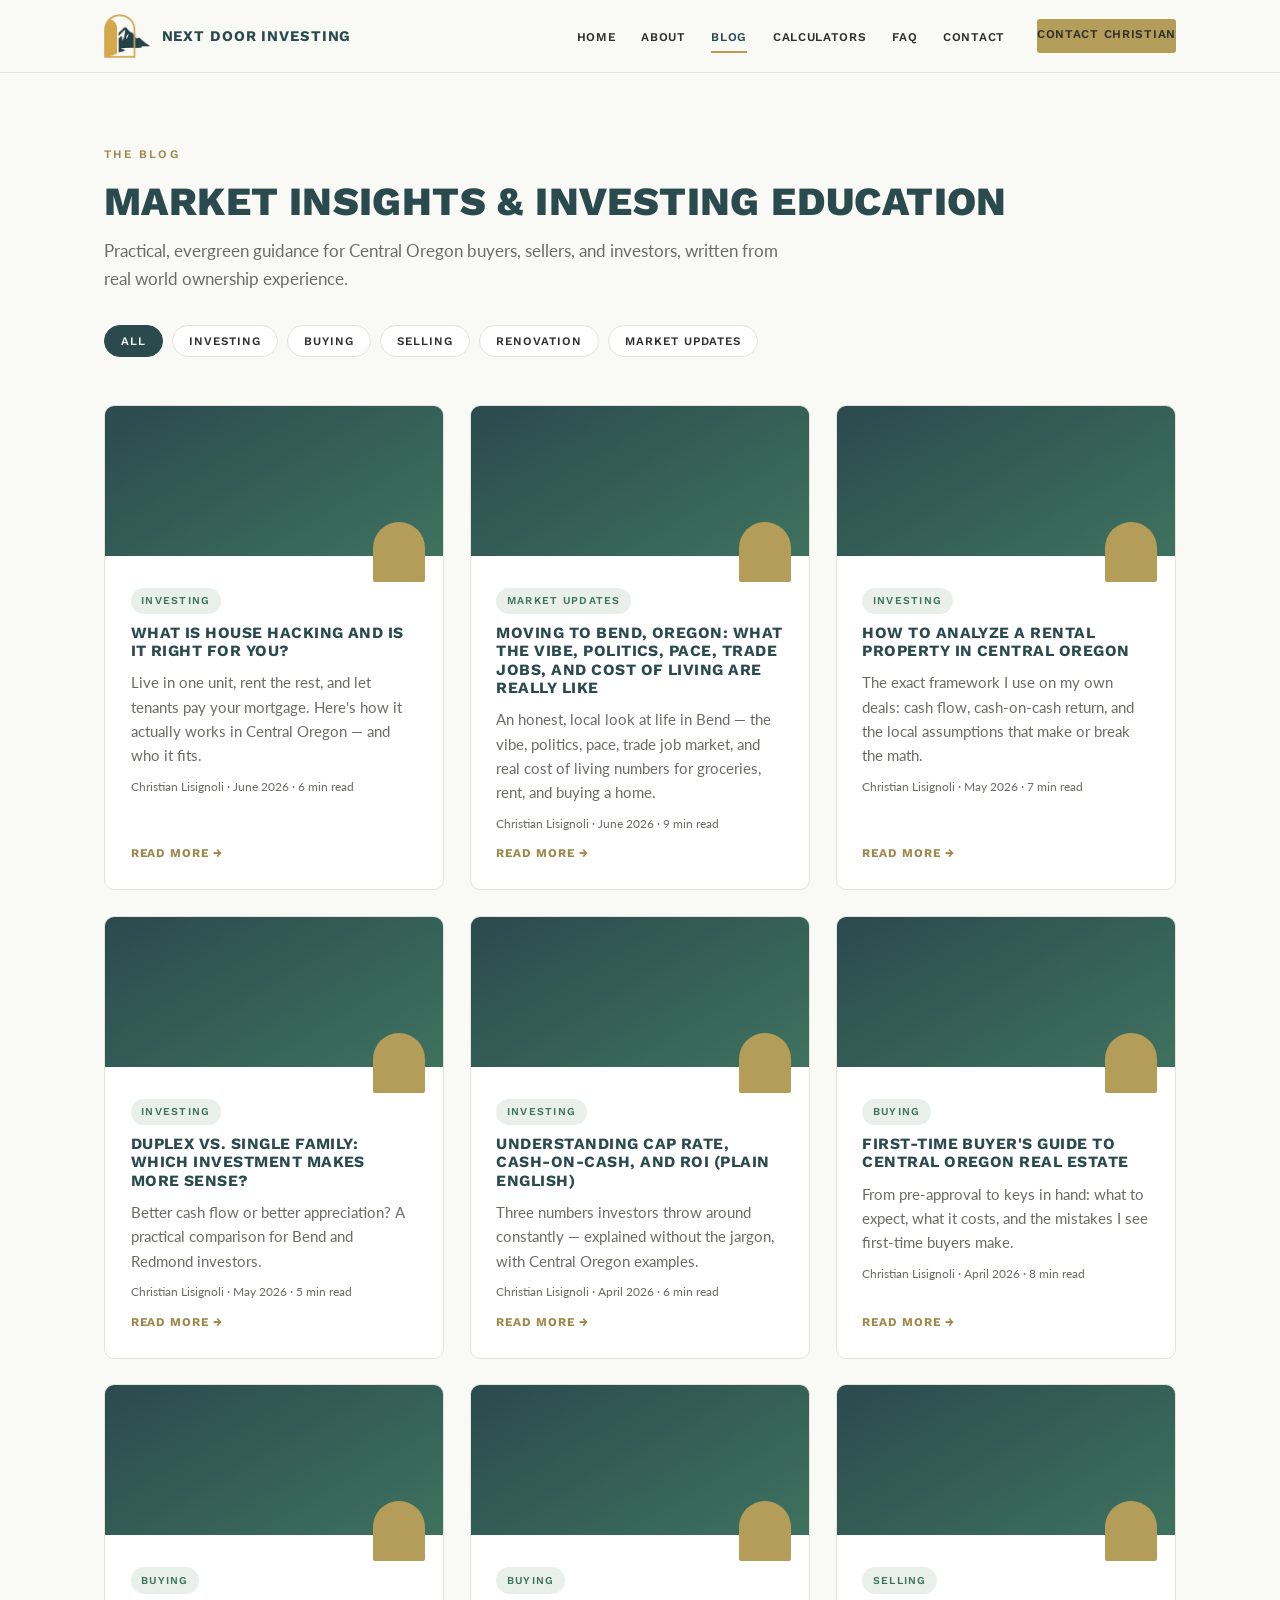
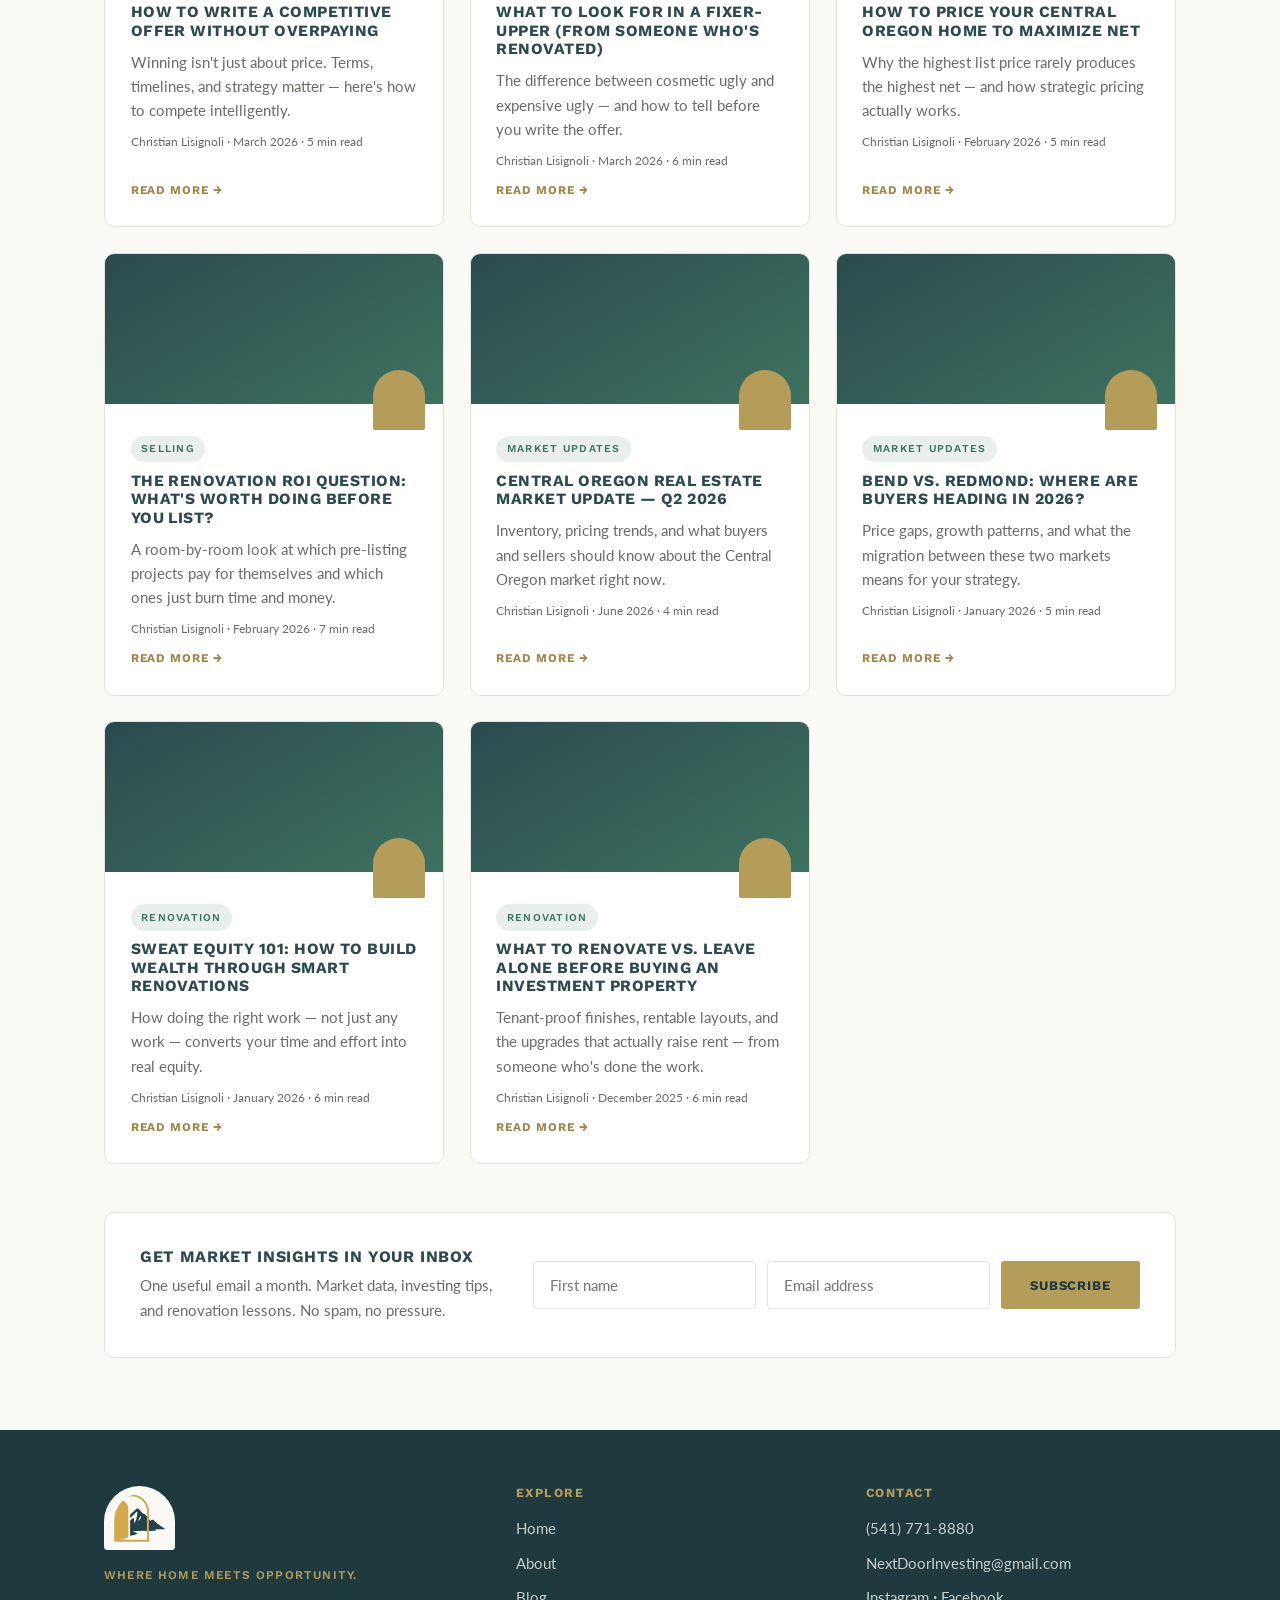
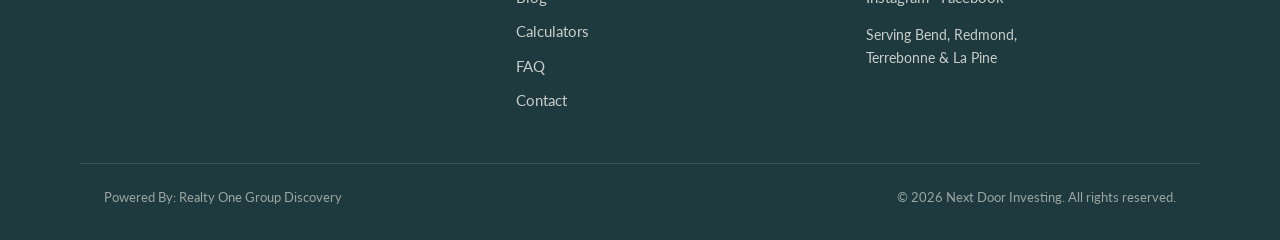
==== blog/index.html @ db844e6d "Update index.html selloregonhouses.com" ====
<!DOCTYPE html>
<html lang="en">
<head>
<meta charset="UTF-8">
<meta name="viewport" content="width=device-width, initial-scale=1.0">
<title>Blog | Next Door Investing — Central Oregon Real Estate Insights</title>
<meta name="description" content="Practical, evergreen guidance for Central Oregon buyers, sellers, and investors — written from real-world ownership experience by Christian Lisignoli.">
<link rel="canonical" href="https://selloregonhouses.com/blog/">
<meta property="og:title" content="Blog | Next Door Investing">
<meta property="og:description" content="Practical, evergreen guidance for Central Oregon buyers, sellers, and investors — written from real-world ownership experience.">
<meta property="og:type" content="website">
<meta property="og:image" content="https://selloregonhouses.com/assets/logo-full.png">
<meta name="twitter:card" content="summary_large_image">
<link rel="preconnect" href="https://fonts.googleapis.com">
<link rel="preconnect" href="https://fonts.gstatic.com" crossorigin>
<link href="https://fonts.googleapis.com/css2?family=Work+Sans:wght@500;600;700;800&family=Lato:wght@300;400;700&display=swap" rel="stylesheet">
<link rel="stylesheet" href="../assets/site.css">
</head>
<body data-page="blog" data-root="../">
<a class="skip" href="#main">Skip to content</a>
<svg width="0" height="0" style="position:absolute" aria-hidden="true">
<defs>
<symbol id="i-pin" viewBox="0 0 24 24"><path d="M12 21s-7-5.6-7-11a7 7 0 0 1 14 0c0 5.4-7 11-7 11Z"/><circle cx="12" cy="10" r="2.6"/></symbol>
<symbol id="i-chart" viewBox="0 0 24 24"><path d="M4 4v16h16"/><path d="M7 14l4-4 3 3 5-6"/></symbol>
<symbol id="i-hammer" viewBox="0 0 24 24"><path d="M14 5l5 5M3 21l8.5-8.5M11.5 12.5l-1.8-1.8a2 2 0 0 1 0-2.8l2.1-2.1a2 2 0 0 1 2.8 0l1.8 1.8a2 2 0 0 1 0 2.8l-2.1 2.1a2 2 0 0 1-2.8 0Z"/></symbol>
<symbol id="i-key" viewBox="0 0 24 24"><circle cx="8" cy="8" r="4"/><path d="M11 11l9 9M17 17l2-2M14.5 19.5l2-2"/></symbol>
<symbol id="i-hands" viewBox="0 0 24 24"><path d="M3 12l4-4 5 2 4-3 5 4"/><path d="M9.5 13.5l2.5 2.5a1.6 1.6 0 0 0 2.3 0l4.7-4.7"/><path d="M3 12v5M21 11v6"/></symbol>
<symbol id="i-duplex" viewBox="0 0 24 24"><path d="M3 21V10l4.5-4L12 10v11M12 21V10l4.5-4L21 10v11M3 21h18"/><path d="M6.2 14h2M15.2 14h2"/></symbol>
<symbol id="i-map" viewBox="0 0 24 24"><path d="M9 4 3 6v14l6-2 6 2 6-2V4l-6 2-6-2ZM9 4v14M15 6v14"/></symbol>
<symbol id="i-arrow" viewBox="0 0 24 24"><path d="M12 4v14M6 13l6 6 6-6"/></symbol>
</defs>
</svg>

<main id="main">
  <section style="padding-bottom:1rem">
    <div class="wrap">
      <span class="eyebrow">The Blog</span>
      <h1 style="font-size:clamp(1.7rem,3.4vw,2.5rem)">Market Insights & Investing Education</h1>
      <p style="margin-top:.8rem;color:var(--muted)">Practical, evergreen guidance for Central Oregon buyers, sellers, and investors, written from real world ownership experience.</p>
      <div class="filter-bar" id="blogFilters" role="group" aria-label="Filter posts by category">
        <button class="on" data-cat="All">All</button>
        <button data-cat="Investing">Investing</button>
        <button data-cat="Buying">Buying</button>
        <button data-cat="Selling">Selling</button>
        <button data-cat="Renovation">Renovation</button>
        <button data-cat="Market Updates">Market Updates</button>
      </div>
    </div>
  </section>
  <section style="padding-top:1rem">
    <div class="wrap">
      <div class="cards" id="blogGrid" style="margin-top:0"></div>
      <div class="newsletter">
        <div>
          <h3 style="font-size:1rem">Get Market Insights in Your Inbox</h3>
          <p style="font-size:.92rem;color:var(--muted);margin-top:.4rem">One useful email a month. Market data, investing tips, and renovation lessons. No spam, no pressure.</p>
        </div>
        <form onsubmit="event.preventDefault();this.innerHTML='<b style=\'color:var(--forest)\'>Subscribed — talk soon.</b>'">
          <input type="text" placeholder="First name" aria-label="First name" required>
          <input type="email" placeholder="Email address" aria-label="Email address" required>
          <button class="btn btn-gold" type="submit">Subscribe</button>
        </form>
      </div>
    </div>
  </section>
</main>

<script src="../assets/site.js"></script>
<script src="../assets/posts-data.js"></script>
<script>
function postCard(p){
 return `<div class="card" data-cat="${p.cat}">
   <div class="card-img"></div>
   <div class="card-body">
     <span class="tag">${p.cat}</span>
     <h3>${p.title}</h3>
     <p>${p.excerpt}</p>
     <p style="font-size:.78rem;color:var(--muted)">Christian Lisignoli · ${p.date} · ${p.readMins} min read</p>
     <a class="more" href="posts/${p.slug}.html">Read More →</a>
   </div></div>`;
}
// Most recent first (registry order is fine, but keep this explicit and easy to change)
document.getElementById('blogGrid').innerHTML = POSTS.map(postCard).join('');

document.getElementById('blogFilters').addEventListener('click', e=>{
 if(e.target.tagName!=='BUTTON') return;
 document.querySelectorAll('#blogFilters button').forEach(b=>b.classList.remove('on'));
 e.target.classList.add('on');
 const cat = e.target.dataset.cat;
 document.querySelectorAll('#blogGrid .card').forEach(c=>{
   c.style.display = (cat==='All'||c.dataset.cat===cat)?'flex':'none';
 });
});
</script>
</body>
</html>
---- assets/site.css ----
:root{
  --gold:#B49C59;
  --gold-dark:#9D874A;
  --gold-soft:#F0E9D8;
  --teal:#2B4A4E;
  --teal-deep:#1F3A3E;
  --charcoal:#2E2E2E;
  --forest:#3E725F;
  --bg:#F9F9F6;
  --white:#FFFFFF;
  --line:#E6E2D8;
  --muted:#6B6B66;
}
*{margin:0;padding:0;box-sizing:border-box}
html{scroll-behavior:smooth}
body{font-family:'Lato',sans-serif;font-weight:400;color:var(--charcoal);background:var(--bg);line-height:1.65;font-size:16.5px}
h1,h2,h3,h4{font-family:'Work Sans',sans-serif;text-transform:uppercase;color:var(--teal);line-height:1.18}
h1{font-weight:800;letter-spacing:.01em}
h2{font-weight:700;font-size:clamp(1.5rem,3vw,2.1rem);letter-spacing:.02em}
h3{font-weight:700;font-size:1.05rem;letter-spacing:.04em}
p{max-width:68ch}
a{color:var(--forest)}
img{max-width:100%;display:block}
.wrap{max-width:1120px;margin:0 auto;padding:0 24px}
.eyebrow{font-family:'Work Sans',sans-serif;font-weight:600;text-transform:uppercase;letter-spacing:.18em;font-size:.72rem;color:var(--gold-dark);display:block;margin-bottom:.9rem}
.btn{display:inline-block;font-family:'Work Sans',sans-serif;font-weight:700;text-transform:uppercase;letter-spacing:.07em;font-size:.82rem;padding:.95rem 1.8rem;border-radius:3px;text-decoration:none;cursor:pointer;border:none;transition:transform .15s ease, box-shadow .15s ease}
.btn:focus-visible{outline:3px solid var(--forest);outline-offset:2px}
.btn-gold{background:var(--gold);color:var(--teal-deep)}
.btn-gold:hover{transform:translateY(-2px);box-shadow:0 8px 20px rgba(180,156,89,.35)}
.btn-outline{background:transparent;color:var(--teal);border:2px solid var(--teal)}
.btn-outline:hover{background:var(--teal);color:var(--bg)}
.btn-light{background:var(--bg);color:var(--teal)}
.btn-light:hover{transform:translateY(-2px)}

/* ---------- Nav ---------- */
header{position:sticky;top:0;z-index:50;background:rgba(249,249,246,.94);backdrop-filter:blur(8px);border-bottom:1px solid var(--line)}
.nav{display:flex;align-items:center;justify-content:space-between;height:72px}
.nav-logo{display:flex;align-items:center;gap:.7rem;text-decoration:none}
.nav-logo img{height:44px;width:auto}
.nav-logo span{font-family:'Work Sans',sans-serif;font-weight:700;text-transform:uppercase;letter-spacing:.06em;font-size:.92rem;color:var(--teal)}
.nav-links{display:flex;align-items:center;gap:1.6rem;list-style:none}
.nav-links a{font-family:'Work Sans',sans-serif;font-weight:600;text-transform:uppercase;letter-spacing:.06em;font-size:.74rem;color:var(--charcoal);text-decoration:none;padding:.4rem 0;border-bottom:2px solid transparent}
.nav-links a:hover,.nav-links a.active{color:var(--teal);border-bottom-color:var(--gold)}
.nav-cta{margin-left:.4rem;padding:.7rem 1.2rem;font-size:.74rem}
.hamburger{display:none;background:none;border:none;cursor:pointer;padding:8px}
.hamburger span{display:block;width:24px;height:2.5px;background:var(--teal);margin:5px 0;transition:.2s}
@media(max-width:920px){
  .nav-links{position:fixed;inset:72px 0 auto 0;background:var(--bg);flex-direction:column;gap:0;padding:1rem 0 1.5rem;border-bottom:1px solid var(--line);display:none}
  .nav-links.open{display:flex}
  .nav-links li{width:100%;text-align:center}
  .nav-links a{display:block;padding:.85rem 0}
  .hamburger{display:block}
}

/* ---------- Page switching ---------- */
.page{display:none}
.page.active{display:block;animation:fadein .35s ease}
@keyframes fadein{from{opacity:0;transform:translateY(8px)}to{opacity:1;transform:none}}
@media(prefers-reduced-motion:reduce){.page.active{animation:none}.btn:hover{transform:none}}

/* ---------- Hero ---------- */
.hero{position:relative;background:linear-gradient(160deg,var(--teal-deep) 0%,var(--teal) 55%,#33575B 100%);color:var(--bg);overflow:hidden}
.hero .wrap{display:grid;grid-template-columns:1.15fr .85fr;gap:3rem;align-items:center;padding-top:5.5rem;padding-bottom:5.5rem}
.hero h1{color:var(--bg);font-size:clamp(2rem,4.4vw,3.2rem);margin-bottom:1.2rem}
.hero h1 em{font-style:normal;color:var(--gold)}
.hero p{font-size:1.12rem;font-weight:300;color:#E8E8E2;margin-bottom:2rem}
.hero-ctas{display:flex;gap:1rem;flex-wrap:wrap}
/* ---- Interactive door (logo brought to life) ---- */
.door-scene{justify-self:center;text-align:center;perspective:1100px}
.arch-outer{width:min(300px,72vw);aspect-ratio:300/360;border:10px solid var(--gold);border-bottom:none;border-radius:999px 999px 0 0;padding:12px 12px 0;background:transparent;filter:drop-shadow(0 22px 44px rgba(0,0,0,.35))}
.arch-inner{position:relative;width:100%;height:100%;border-radius:999px 999px 0 0;overflow:hidden;background:linear-gradient(180deg,#EAF0EC 0%,#F9F9F6 45%,#E4E9E2 100%);perspective:900px}
.mtn{position:absolute;left:-12%;right:-12%;bottom:0;width:124%;height:78%;will-change:transform}
.mtn-back{height:88%;opacity:.55}
.door{position:absolute;inset:0;background:linear-gradient(100deg,var(--gold) 0%,#C9B273 48%,var(--gold-dark) 100%);border-radius:999px 999px 0 0;transform-origin:left center;transform:rotateY(12deg);will-change:transform;box-shadow:inset -14px 0 28px rgba(0,0,0,.18)}
.door::after{content:'';position:absolute;inset:14px 14px 0;border:1.5px solid rgba(249,249,246,.4);border-bottom:none;border-radius:999px 999px 0 0}
.knob{position:absolute;right:18px;top:56%;width:10px;height:10px;border-radius:50%;background:var(--teal-deep);box-shadow:0 0 0 3px rgba(249,249,246,.35)}
.scroll-hint{margin-top:1.3rem;display:inline-flex;align-items:center;gap:.55rem;font-family:'Work Sans',sans-serif;font-weight:600;font-size:.68rem;letter-spacing:.16em;text-transform:uppercase;color:var(--gold);opacity:.9;transition:opacity .4s}
.scroll-hint .icon{width:18px;height:18px;animation:bob 1.8s ease-in-out infinite}
.scroll-hint.gone{opacity:0}
@keyframes bob{0%,100%{transform:translateY(0)}50%{transform:translateY(5px)}}
@media(prefers-reduced-motion:reduce){.scroll-hint .icon{animation:none}.door{transform:rotateY(78deg)!important}.mtn{transform:none!important}}
@media(max-width:820px){.door-scene{margin-top:.5rem}}
.hero-mountains{position:absolute;bottom:-2px;left:0;right:0;height:90px;opacity:.18;pointer-events:none}
@media(max-width:820px){.hero .wrap{grid-template-columns:1fr;padding-top:3.5rem;padding-bottom:3.5rem}}

/* ---------- Sections ---------- */
section{padding:4.5rem 0}
.section-tight{padding:3rem 0}
.center{text-align:center}
.center p{margin-left:auto;margin-right:auto}

/* Arch motif — the signature element */
.arch{border-radius:999px 999px 10px 10px;overflow:hidden}
.arch-frame{width:74px;height:84px;border-radius:60px 60px 6px 6px;border:2.5px solid var(--gold);display:flex;align-items:center;justify-content:center;margin:0 auto 1.1rem;background:var(--white)}
.icon{width:30px;height:30px;fill:none;stroke:var(--gold-dark);stroke-width:1.7;stroke-linecap:round;stroke-linejoin:round}

/* About snapshot */
.about-snap{display:grid;grid-template-columns:340px 1fr;gap:3rem;align-items:center}
.about-photo{aspect-ratio:340/400;background:linear-gradient(170deg,var(--gold-soft),#DCD4BD);position:relative;border:6px solid var(--white);box-shadow:0 14px 34px rgba(46,46,46,.14)}
.about-photo img{width:100%;height:100%;object-fit:cover;object-position:top center}
@media(max-width:820px){.about-snap{grid-template-columns:1fr}.about-photo{max-width:300px;margin:0 auto}}

/* Pillars */
.pillars{display:grid;grid-template-columns:repeat(3,1fr);gap:1.6rem;margin-top:2.5rem}
.pillar{background:var(--white);border:1px solid var(--line);border-radius:10px;padding:2.2rem 1.7rem;text-align:center}
.pillar h3{margin-bottom:.6rem}
.pillar p{font-size:.95rem;color:var(--muted)}
@media(max-width:820px){.pillars{grid-template-columns:1fr}}

/* Cards */
.cards{display:grid;grid-template-columns:repeat(3,1fr);gap:1.6rem;margin-top:2.5rem}
@media(max-width:820px){.cards{grid-template-columns:1fr}}
.card{background:var(--white);border:1px solid var(--line);border-radius:10px;overflow:hidden;display:flex;flex-direction:column}
.card-img{height:150px;background:linear-gradient(150deg,var(--teal),var(--forest));position:relative}
.card-img::after{content:'';position:absolute;right:18px;bottom:-26px;width:52px;height:60px;border-radius:40px 40px 4px 4px;background:var(--gold)}
.card-body{padding:2rem 1.6rem 1.6rem;display:flex;flex-direction:column;gap:.6rem;flex:1}
.tag{align-self:flex-start;font-family:'Work Sans',sans-serif;font-weight:600;font-size:.66rem;letter-spacing:.12em;text-transform:uppercase;color:var(--forest);background:#E9F0EC;padding:.28rem .65rem;border-radius:99px}
.card h3{font-size:.98rem;letter-spacing:.03em}
.card p{font-size:.92rem;color:var(--muted)}
.card a.more{font-family:'Work Sans',sans-serif;font-weight:700;font-size:.74rem;letter-spacing:.08em;text-transform:uppercase;text-decoration:none;color:var(--gold-dark);margin-top:auto}
.card a.more:hover{color:var(--teal)}

/* Dark CTA band */
.band-dark{background:var(--charcoal);color:var(--bg);text-align:center}
.band-dark h2{color:var(--bg)}
.band-dark p{color:#CFCFC9;margin:1rem auto 2rem}
.band-gold{background:var(--gold);text-align:center}
.band-gold h2{color:var(--teal-deep);margin-bottom:1.6rem}

/* Testimonials */
.quote-cards{display:grid;grid-template-columns:repeat(auto-fit,minmax(280px,1fr));gap:1.6rem;margin-top:2.5rem}
.quote{background:var(--white);border:1px solid var(--line);border-radius:10px;padding:1.9rem 1.7rem}
.stars{color:var(--gold);letter-spacing:.15em;font-size:.95rem;margin-bottom:.8rem}
.quote p{font-size:.95rem;color:var(--charcoal)}
.quote .who{margin-top:1rem;font-family:'Work Sans',sans-serif;font-weight:600;font-size:.74rem;letter-spacing:.08em;text-transform:uppercase;color:var(--forest)}

/* Stats */
.stats{display:grid;grid-template-columns:repeat(3,1fr);gap:1.6rem;text-align:center;margin-top:2.5rem}
.stat{background:var(--white);border:1px solid var(--line);border-radius:10px;padding:2rem 1rem}
.stat .num{font-family:'Work Sans',sans-serif;font-weight:800;font-size:2rem;color:var(--gold-dark)}
.stat .lbl{font-size:.85rem;color:var(--muted);text-transform:uppercase;letter-spacing:.07em;font-family:'Work Sans',sans-serif;font-weight:600}
@media(max-width:700px){.stats{grid-template-columns:1fr}}

/* Specialties grid */
.spec-grid{display:grid;grid-template-columns:repeat(3,1fr);gap:1.6rem;margin-top:2.5rem}
@media(max-width:820px){.spec-grid{grid-template-columns:1fr 1fr}}
@media(max-width:560px){.spec-grid{grid-template-columns:1fr}}
.spec{background:var(--white);border:1px solid var(--line);border-radius:10px;padding:1.9rem 1.5rem;text-align:center}
.spec h3{font-size:.88rem;margin-top:.2rem}

/* Blog */
.filter-bar{display:flex;flex-wrap:wrap;gap:.6rem;margin:2rem 0 1rem}
.filter-bar button{font-family:'Work Sans',sans-serif;font-weight:600;font-size:.72rem;letter-spacing:.08em;text-transform:uppercase;padding:.5rem 1rem;border-radius:99px;border:1.5px solid var(--line);background:var(--white);color:var(--charcoal);cursor:pointer}
.filter-bar button.on{background:var(--teal);border-color:var(--teal);color:var(--bg)}
.newsletter{background:var(--white);border:1px solid var(--line);border-radius:10px;padding:2.2rem;margin-top:3rem;display:grid;grid-template-columns:1fr auto;gap:2rem;align-items:center}
@media(max-width:760px){.newsletter{grid-template-columns:1fr}}
.newsletter form{display:flex;gap:.7rem;flex-wrap:wrap}
.newsletter input{padding:.85rem 1rem;border:1.5px solid var(--line);border-radius:4px;font-family:'Lato',sans-serif;font-size:.95rem;min-width:170px}

/* Calculators */
.calc-grid{display:grid;grid-template-columns:1fr 1fr;gap:1.8rem;margin-top:2.5rem}
@media(max-width:920px){.calc-grid{grid-template-columns:1fr}}
.calc{background:var(--white);border:1px solid var(--line);border-radius:10px;padding:2.1rem 1.9rem;border-top:5px solid var(--gold)}
.calc h3{margin-bottom:.4rem}
.calc .sub{font-size:.88rem;color:var(--muted);margin-bottom:1.4rem}
.calc label{display:block;font-family:'Work Sans',sans-serif;font-weight:600;font-size:.7rem;letter-spacing:.07em;text-transform:uppercase;color:var(--charcoal);margin:.85rem 0 .3rem}
.calc input{width:100%;padding:.7rem .85rem;border:1.5px solid var(--line);border-radius:4px;font-family:'Lato',sans-serif;font-size:1rem;background:var(--bg)}
.calc input:focus{outline:2px solid var(--gold);border-color:var(--gold)}
.in-row{display:grid;grid-template-columns:1fr 1fr;gap:1rem}
.calc-out{margin-top:1.5rem;background:var(--bg);border:1.5px solid var(--gold);border-radius:60px 60px 8px 8px;padding:1.8rem 1.5rem 1.4rem;text-align:center}
.calc-out .big{font-family:'Work Sans',sans-serif;font-weight:800;font-size:1.7rem;color:var(--gold-dark)}
.calc-out .lbl{font-family:'Work Sans',sans-serif;font-weight:600;font-size:.68rem;letter-spacing:.1em;text-transform:uppercase;color:var(--muted)}
.calc-out .rows{margin-top:1rem;display:grid;gap:.35rem;text-align:left}
.calc-out .rows div{display:flex;justify-content:space-between;font-size:.92rem;border-bottom:1px dashed var(--line);padding:.3rem 0}
.calc-out .rows b{color:var(--teal)}
.calc .note{font-size:.8rem;color:var(--muted);margin-top:1rem;font-style:italic}
.calc .talk{margin-top:1.1rem;display:block;font-family:'Work Sans',sans-serif;font-weight:700;font-size:.74rem;letter-spacing:.08em;text-transform:uppercase;color:var(--gold-dark);text-decoration:none}
.calc .talk:hover{color:var(--teal)}

/* FAQ */
.faq-cat{margin-top:2.8rem}
.faq-cat h2{font-size:1.15rem;border-left:4px solid var(--gold);padding-left:.9rem;margin-bottom:1.1rem}
details{background:var(--white);border:1px solid var(--line);border-radius:8px;margin-bottom:.7rem;overflow:hidden}
summary{cursor:pointer;padding:1.05rem 1.3rem;font-family:'Work Sans',sans-serif;font-weight:600;font-size:.88rem;color:var(--teal);list-style:none;display:flex;justify-content:space-between;align-items:center;gap:1rem}
summary::-webkit-details-marker{display:none}
summary::after{content:'+';font-size:1.3rem;color:var(--gold-dark);flex-shrink:0;transition:transform .2s}
details[open] summary::after{transform:rotate(45deg)}
details .a{padding:0 1.3rem 1.2rem;font-size:.95rem;color:var(--charcoal)}
details .a p{margin-bottom:.6rem}

/* Contact */
.contact-grid{display:grid;grid-template-columns:1.2fr .8fr;gap:3rem;margin-top:2.5rem}
@media(max-width:820px){.contact-grid{grid-template-columns:1fr}}
.cform{background:var(--white);border:1px solid var(--line);border-radius:10px;padding:2.2rem}
.cform label{display:block;font-family:'Work Sans',sans-serif;font-weight:600;font-size:.7rem;letter-spacing:.07em;text-transform:uppercase;margin:1rem 0 .3rem}
.cform input,.cform select,.cform textarea{width:100%;padding:.8rem .9rem;border:1.5px solid var(--line);border-radius:4px;font-family:'Lato',sans-serif;font-size:.98rem;background:var(--bg)}
.cform input:focus,.cform select:focus,.cform textarea:focus{outline:2px solid var(--gold);border-color:var(--gold)}
.cinfo{display:flex;flex-direction:column;gap:1.2rem}
.cinfo .block{background:var(--white);border:1px solid var(--line);border-radius:10px;padding:1.6rem}
.cinfo .block h3{font-size:.82rem;margin-bottom:.45rem}
.region{font-family:'Work Sans',sans-serif;font-weight:600;font-size:.78rem;letter-spacing:.1em;text-transform:uppercase;color:var(--forest)}

/* Footer */
footer{background:var(--teal-deep);color:#C8CFCB;padding:3.5rem 0 2rem;margin-top:0}
.foot-grid{display:grid;grid-template-columns:1.2fr 1fr 1fr;gap:2.5rem}
@media(max-width:760px){.foot-grid{grid-template-columns:1fr}}
footer img{height:64px;width:auto;background:var(--bg);border-radius:40px 40px 4px 4px;padding:8px 10px}
footer h4{color:var(--gold);font-size:.78rem;letter-spacing:.12em;margin-bottom:.9rem}
footer ul{list-style:none}
footer li{margin-bottom:.45rem}
footer a{color:#C8CFCB;text-decoration:none;font-size:.92rem}
footer a:hover{color:var(--gold)}
.foot-tag{font-family:'Work Sans',sans-serif;font-weight:600;font-size:.74rem;letter-spacing:.1em;text-transform:uppercase;color:var(--gold);margin-top:1rem}
.foot-bottom{border-top:1px solid rgba(255,255,255,.12);margin-top:2.6rem;padding-top:1.4rem;display:flex;justify-content:space-between;gap:1rem;flex-wrap:wrap;font-size:.82rem;color:#9AA6A1}
.skip{position:absolute;left:-9999px;top:0;background:var(--gold);color:var(--teal-deep);padding:.6rem 1rem;z-index:100;font-family:'Work Sans',sans-serif}
.skip:focus{left:0}

/* ---------- Multi-page additions: header/footer used site-wide ---------- */
.nav-links a.active{color:var(--teal);border-bottom-color:var(--gold)}

/* ---------- Blog listing page (standalone) ---------- */
.breadcrumb{font-family:'Work Sans',sans-serif;font-weight:600;font-size:.72rem;letter-spacing:.07em;text-transform:uppercase;color:var(--muted);margin-bottom:1.2rem}
.breadcrumb a{color:var(--forest);text-decoration:none}
.breadcrumb a:hover{text-decoration:underline}
.breadcrumb span{color:var(--muted);margin:0 .4rem}

/* ---------- Article page ---------- */
.article-hero{background:linear-gradient(160deg,var(--teal-deep) 0%,var(--teal) 100%);color:var(--bg);padding:3.5rem 0 3rem}
.article-hero .wrap{max-width:760px}
.article-hero .tag{background:rgba(249,249,246,.14);color:var(--gold)}
.article-hero h1{color:var(--bg);font-size:clamp(1.6rem,3.6vw,2.4rem);margin:1rem 0 1.2rem}
.article-meta{display:flex;gap:1.2rem;flex-wrap:wrap;font-size:.85rem;color:#C9D2CE;font-family:'Work Sans',sans-serif;letter-spacing:.03em}
.article-body{max-width:700px;margin:0 auto;padding:3rem 24px}
.article-body p{max-width:none;margin-bottom:1.3rem;font-size:1.05rem}
.article-body h2{font-size:1.4rem;margin:2.4rem 0 1rem}
.article-body h3{font-size:1.1rem;margin:1.8rem 0 .8rem;text-transform:none;color:var(--charcoal);font-weight:700}
.article-body ul,.article-body ol{margin:0 0 1.3rem 1.4rem}
.article-body li{margin-bottom:.5rem;font-size:1.05rem}
.article-body blockquote{border-left:4px solid var(--gold);padding:.4rem 0 .4rem 1.3rem;margin:1.6rem 0;font-style:italic;color:var(--teal);font-size:1.08rem}
.article-callout{background:var(--gold-soft);border-radius:8px;padding:1.5rem 1.7rem;margin:2rem 0;border-left:4px solid var(--gold)}
.article-callout p{margin-bottom:0;font-size:.98rem}
.share-row{display:flex;align-items:center;gap:1rem;margin:2.5rem 0;padding:1.5rem 0;border-top:1px solid var(--line);border-bottom:1px solid var(--line)}
.share-row span{font-family:'Work Sans',sans-serif;font-weight:600;font-size:.74rem;letter-spacing:.08em;text-transform:uppercase;color:var(--muted)}
.share-row a{display:flex;align-items:center;justify-content:center;width:36px;height:36px;border-radius:50%;background:var(--bg);border:1px solid var(--line);color:var(--teal);text-decoration:none}
.share-row a:hover{background:var(--gold);color:var(--teal-deep);border-color:var(--gold)}
.author-box{display:flex;gap:1.2rem;align-items:center;background:var(--white);border:1px solid var(--line);border-radius:10px;padding:1.6rem;margin-top:2.5rem}
.author-box img{width:64px;height:64px;border-radius:50%;object-fit:cover;flex-shrink:0}
.author-box h4{font-size:.85rem;margin-bottom:.3rem;color:var(--teal)}
.author-box p{font-size:.88rem;color:var(--muted);margin:0}
.related-posts{background:var(--white);border-top:1px solid var(--line);padding:3.5rem 0}
.cta-inline{background:var(--charcoal);color:var(--bg);border-radius:10px;padding:2.2rem;text-align:center;margin:2.5rem 0}
.cta-inline h3{color:var(--bg);margin-bottom:.8rem;font-size:1.05rem}
.cta-inline a{margin-top:.3rem}
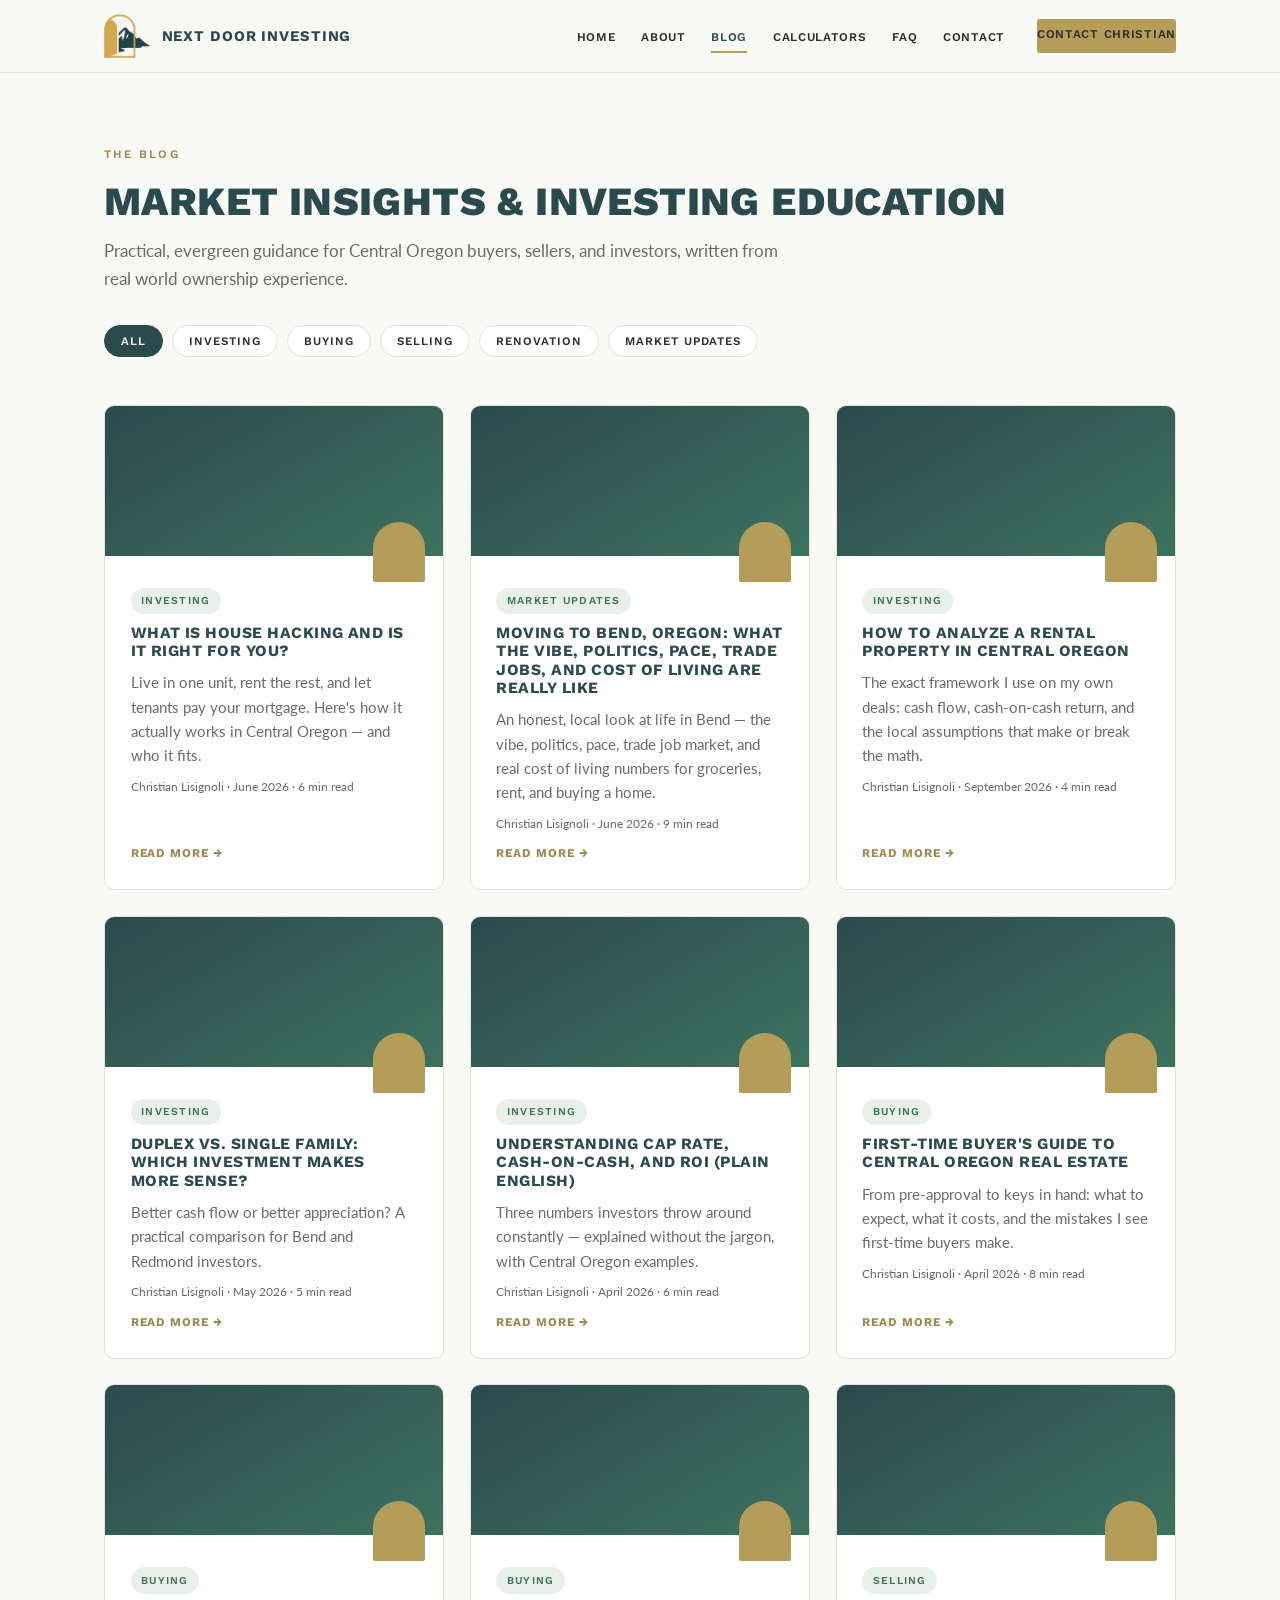
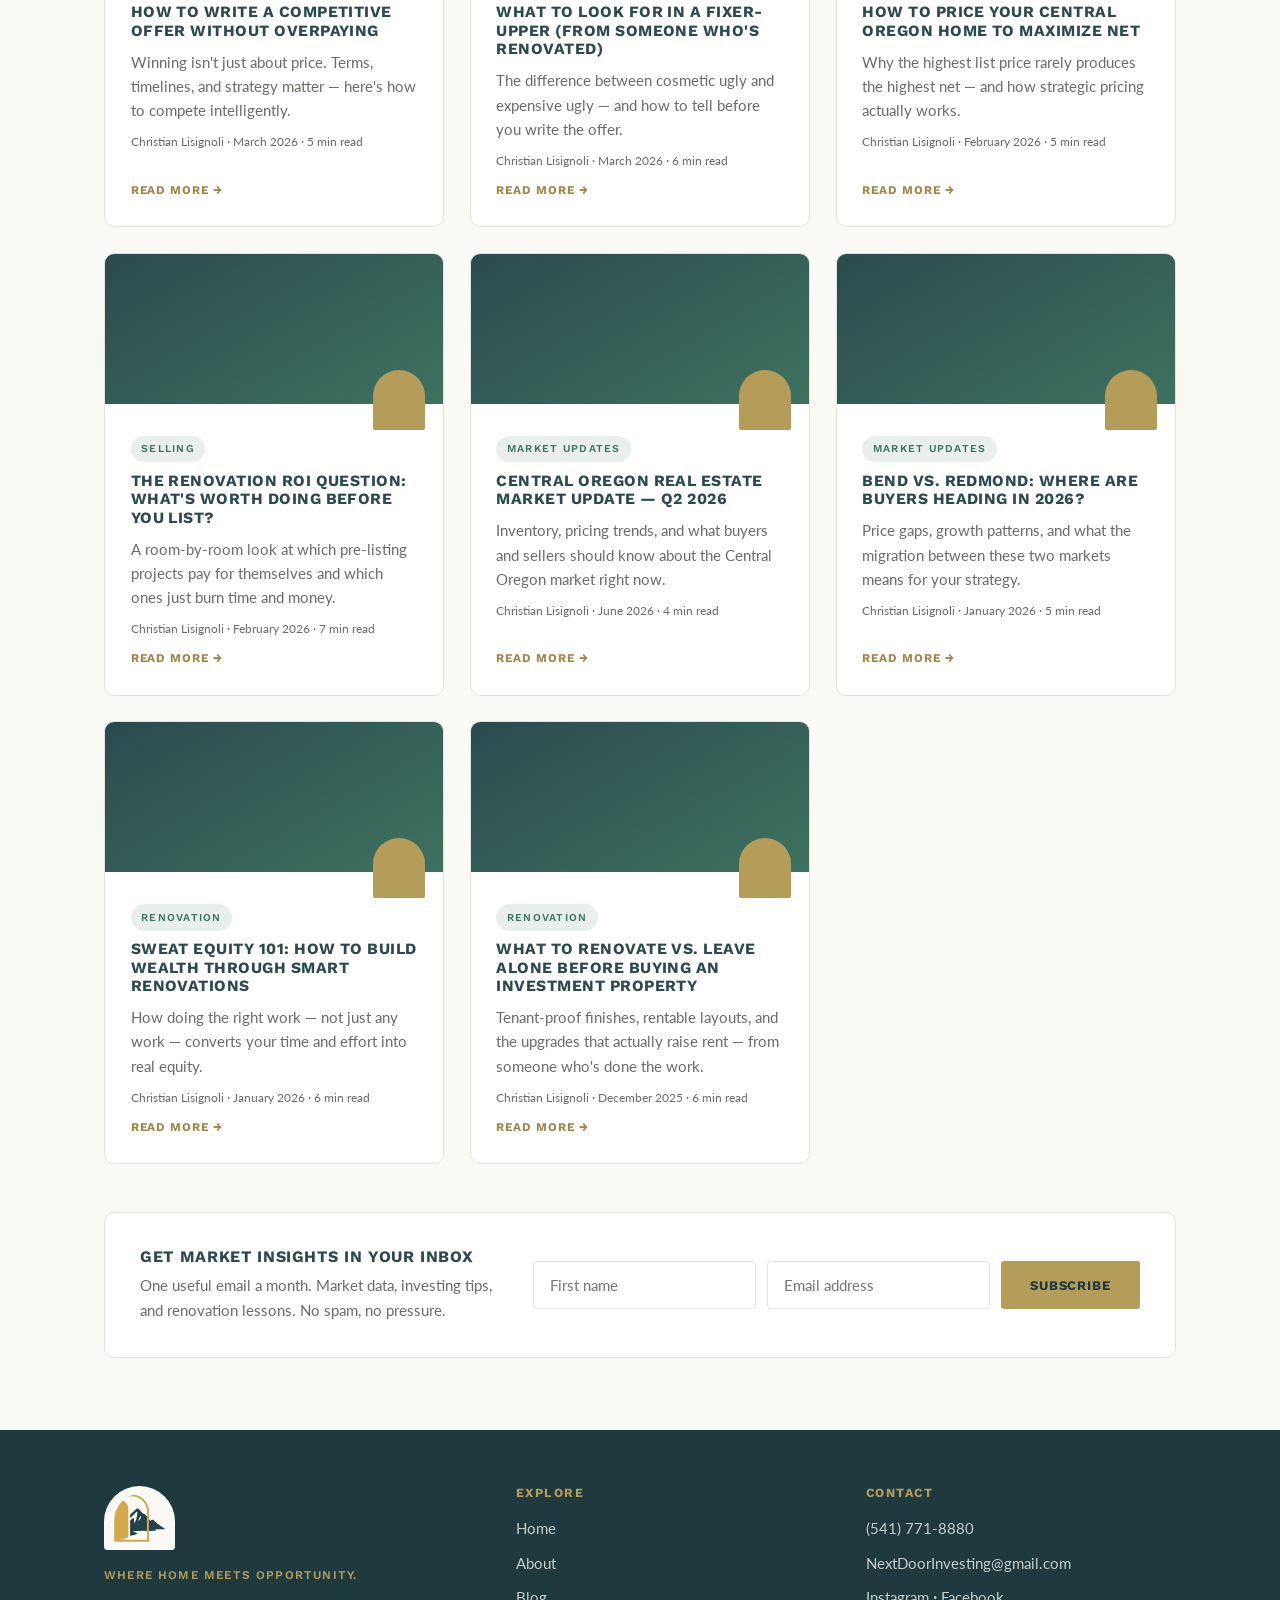
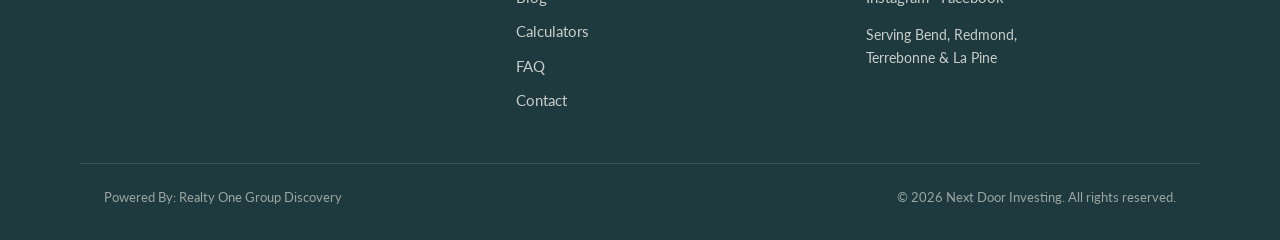
==== commit cd71f2b1: "Update index.html" ====
--- a/blog/index.html
+++ b/blog/index.html
@@ -1,20 +1,30 @@
 <!DOCTYPE html>
 <html lang="en">
 <head>
+  <!-- Google tag (gtag.js) -->
+<script async src="https://www.googletagmanager.com/gtag/js?id=G-S4TYS4NQ2Z"></script>
+<script>
+  window.dataLayer = window.dataLayer || [];
+  function gtag(){dataLayer.push(arguments);}
+  gtag('js', new Date());
+
+  gtag('config', 'G-S4TYS4NQ2Z');
+</script>
 <meta charset="UTF-8">
 <meta name="viewport" content="width=device-width, initial-scale=1.0">
 <title>Blog | Next Door Investing — Central Oregon Real Estate Insights</title>
 <meta name="description" content="Practical, evergreen guidance for Central Oregon buyers, sellers, and investors — written from real-world ownership experience by Christian Lisignoli.">
-<link rel="canonical" href="https://selloregonhouses.com/blog/">
+<link rel="canonical" href="https://www.selloregonhouses.com/blog/index.html">
 <meta property="og:title" content="Blog | Next Door Investing">
 <meta property="og:description" content="Practical, evergreen guidance for Central Oregon buyers, sellers, and investors — written from real-world ownership experience.">
 <meta property="og:type" content="website">
-<meta property="og:image" content="https://selloregonhouses.com/assets/logo-full.png">
+<meta property="og:image" content="https://www.selloregonhouses.com/assets/logo-full.png">
 <meta name="twitter:card" content="summary_large_image">
 <link rel="preconnect" href="https://fonts.googleapis.com">
 <link rel="preconnect" href="https://fonts.gstatic.com" crossorigin>
 <link href="https://fonts.googleapis.com/css2?family=Work+Sans:wght@500;600;700;800&family=Lato:wght@300;400;700&display=swap" rel="stylesheet">
 <link rel="stylesheet" href="../assets/site.css">
+  <link rel="icon" type="image/png" sizes="32x32" href="/assets/favicon-32x32.png"/>
 </head>
 <body data-page="blog" data-root="../">
 <a class="skip" href="#main">Skip to content</a>
--- a/assets/site.css
+++ b/assets/site.css
@@ -167,6 +167,7 @@
 .calc input{width:100%;padding:.7rem .85rem;border:1.5px solid var(--line);border-radius:4px;font-family:'Lato',sans-serif;font-size:1rem;background:var(--bg)}
 .calc input:focus{outline:2px solid var(--gold);border-color:var(--gold)}
 .in-row{display:grid;grid-template-columns:1fr 1fr;gap:1rem}
+@media(max-width:560px){.in-row{grid-template-columns:1fr}}
 .calc-out{margin-top:1.5rem;background:var(--bg);border:1.5px solid var(--gold);border-radius:60px 60px 8px 8px;padding:1.8rem 1.5rem 1.4rem;text-align:center}
 .calc-out .big{font-family:'Work Sans',sans-serif;font-weight:800;font-size:1.7rem;color:var(--gold-dark)}
 .calc-out .lbl{font-family:'Work Sans',sans-serif;font-weight:600;font-size:.68rem;letter-spacing:.1em;text-transform:uppercase;color:var(--muted)}
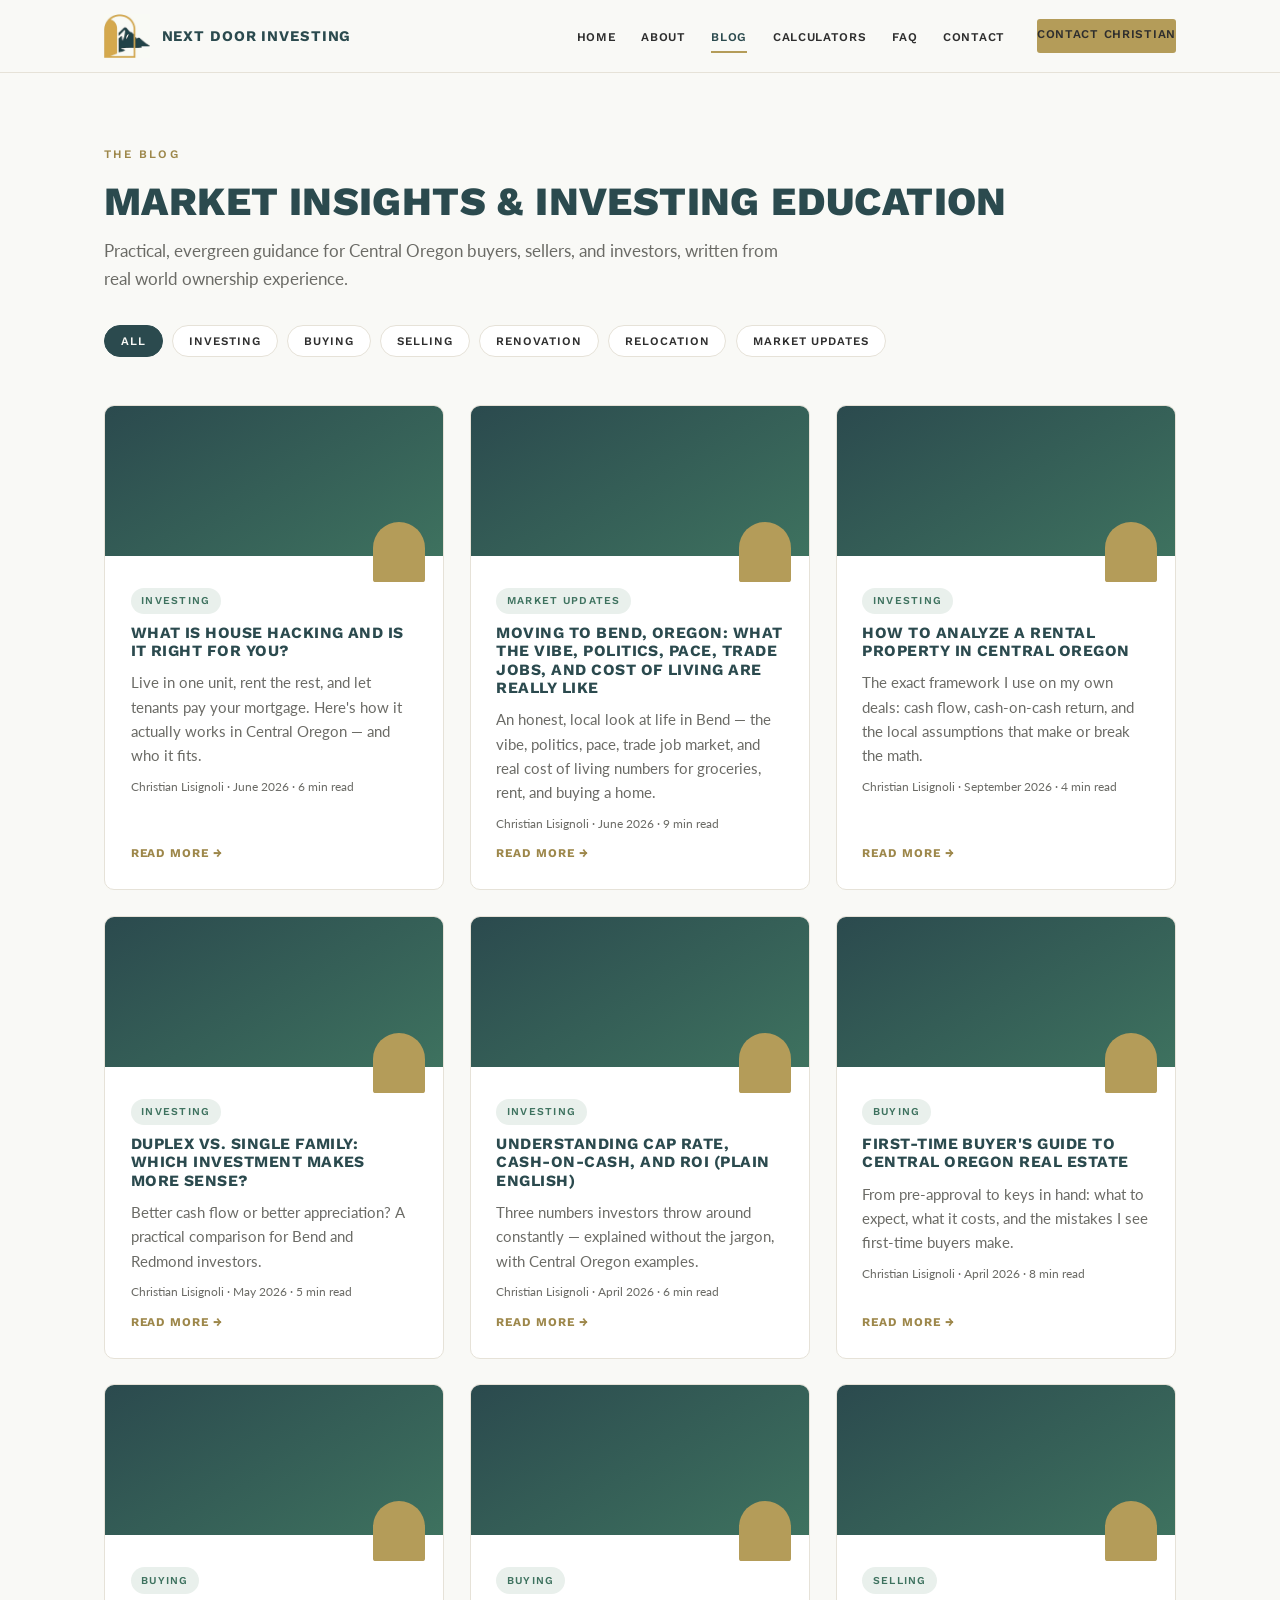
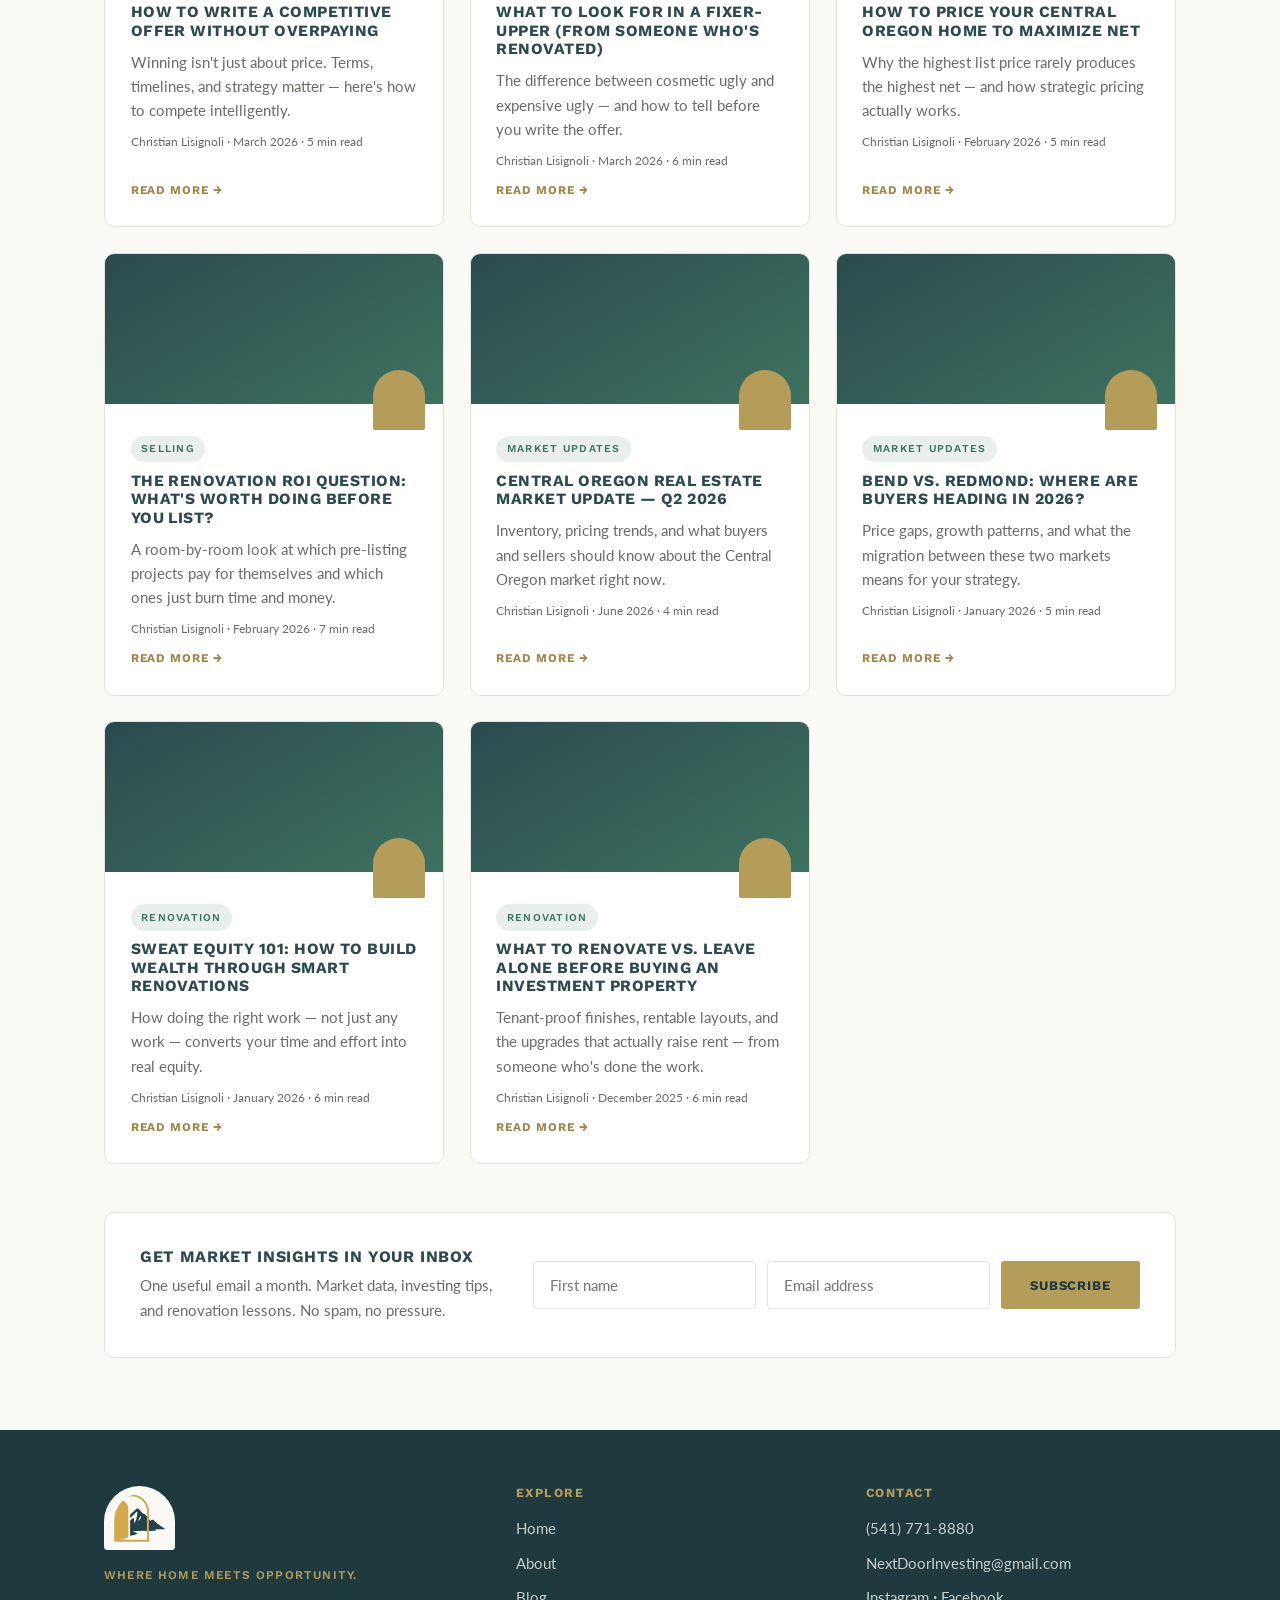
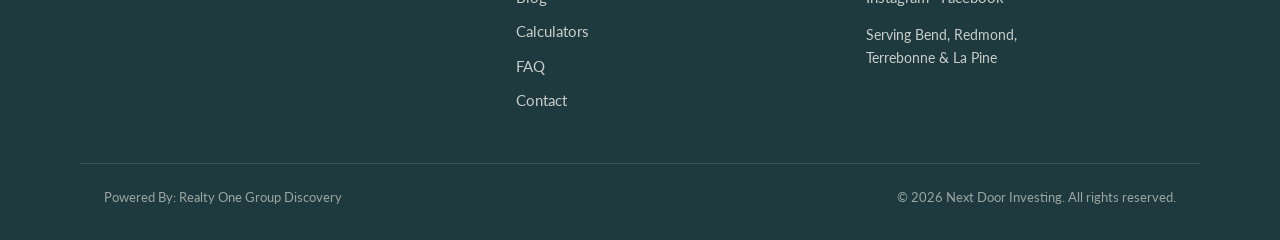
==== commit 510a763d: "Update index.html" ====
--- a/blog/index.html
+++ b/blog/index.html
@@ -53,6 +53,7 @@
         <button data-cat="Buying">Buying</button>
         <button data-cat="Selling">Selling</button>
         <button data-cat="Renovation">Renovation</button>
+        <button data-cat="Relocation">Relocation</button>
         <button data-cat="Market Updates">Market Updates</button>
       </div>
     </div>
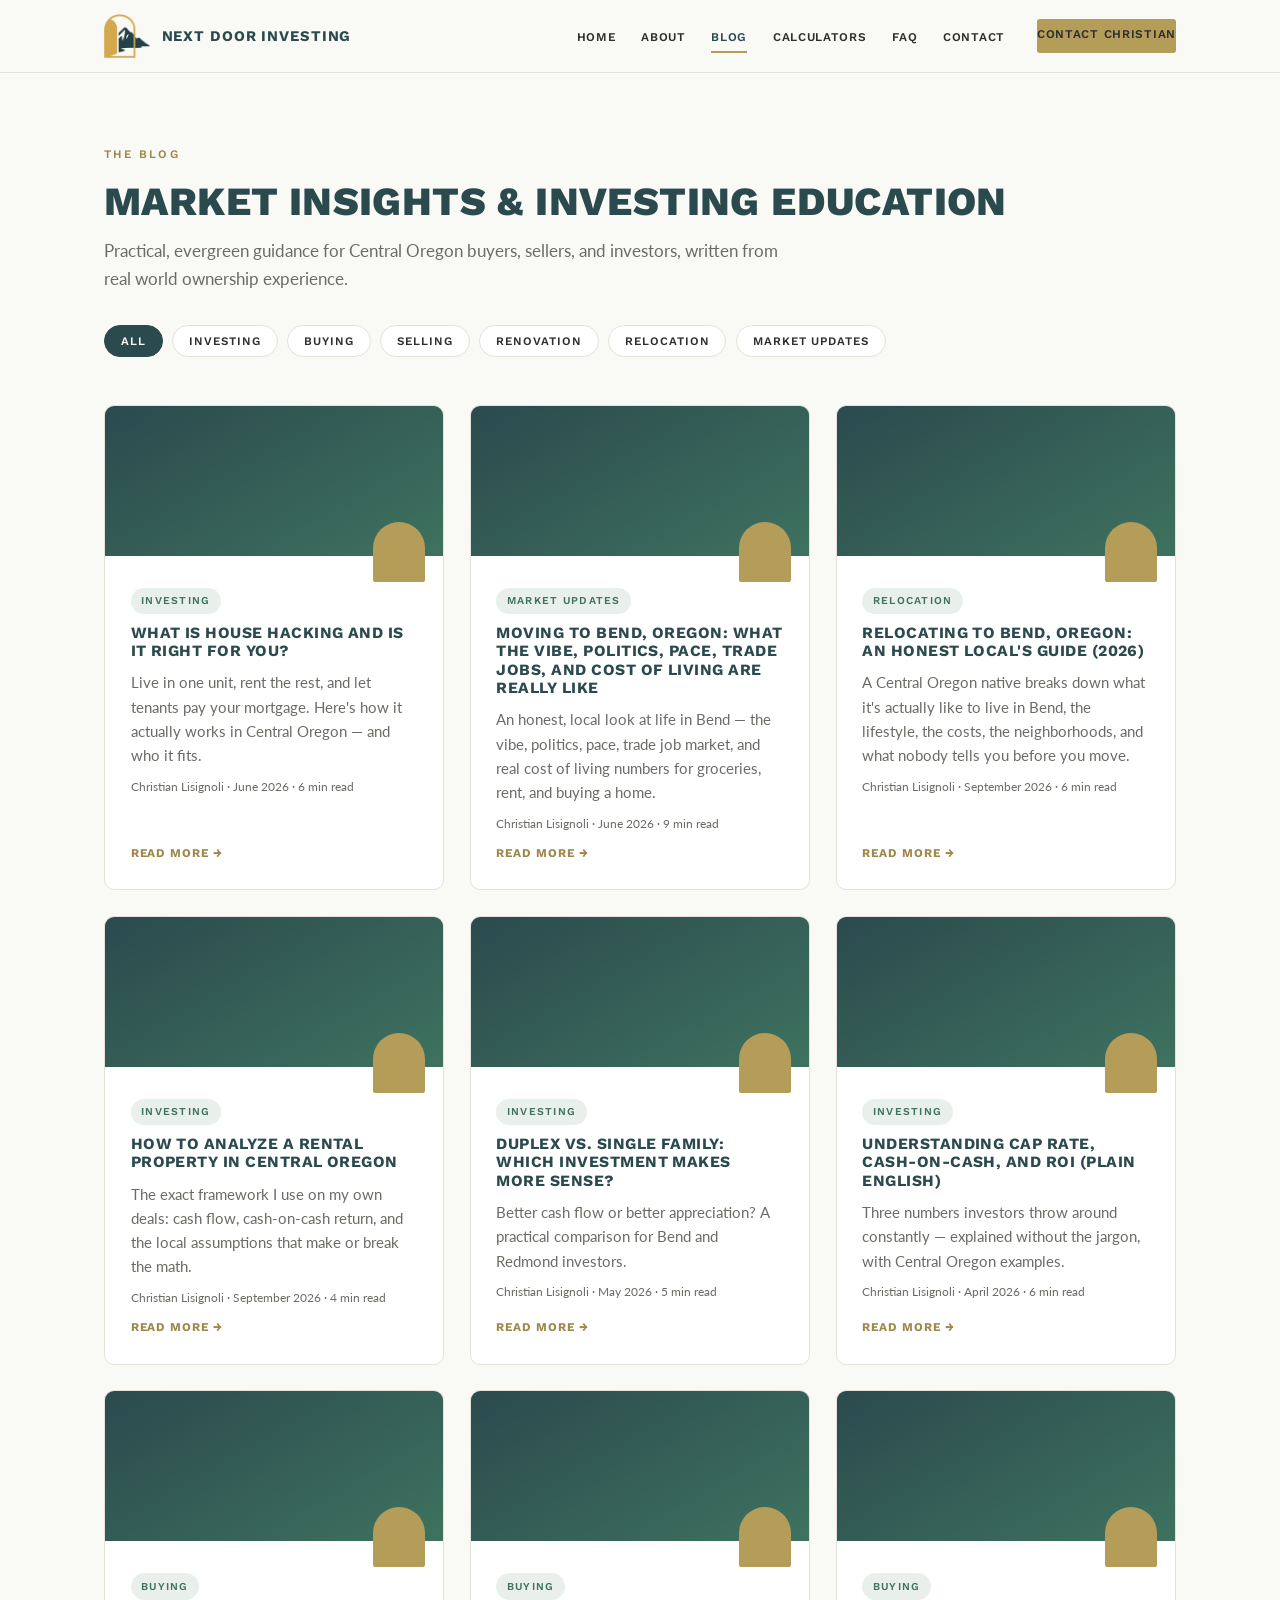
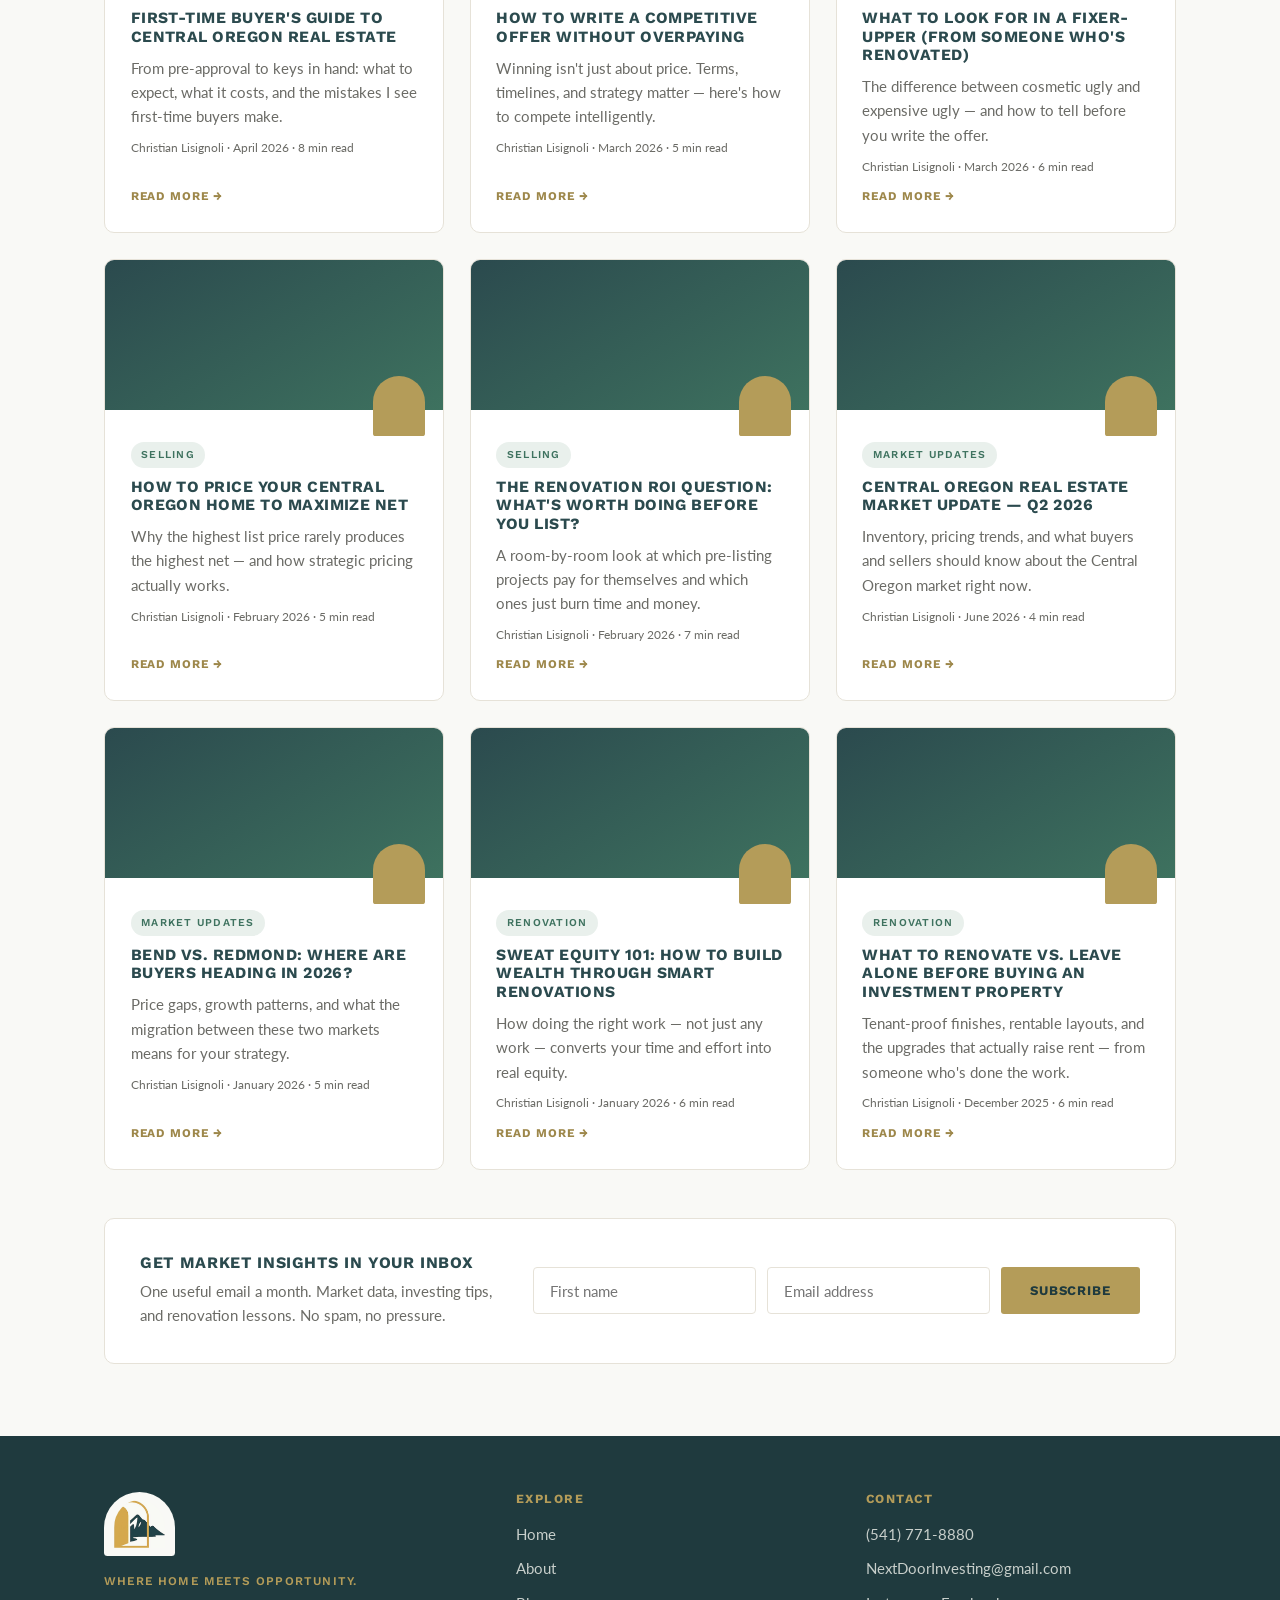
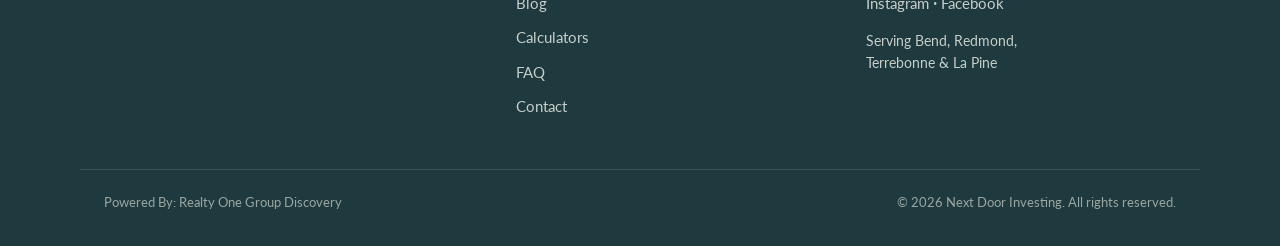
==== commit e82c049b: "Update index.html" ====
--- a/blog/index.html
+++ b/blog/index.html
@@ -66,11 +66,12 @@
           <h3 style="font-size:1rem">Get Market Insights in Your Inbox</h3>
           <p style="font-size:.92rem;color:var(--muted);margin-top:.4rem">One useful email a month. Market data, investing tips, and renovation lessons. No spam, no pressure.</p>
         </div>
-        <form onsubmit="event.preventDefault();this.innerHTML='<b style=\'color:var(--forest)\'>Subscribed — talk soon.</b>'">
-          <input type="text" placeholder="First name" aria-label="First name" required>
-          <input type="email" placeholder="Email address" aria-label="Email address" required>
-          <button class="btn btn-gold" type="submit">Subscribe</button>
-        </form>
+      <form action="https://formspree.io/f/xkjgnaqg" method="POST" onsubmit="handleNewsletterSubmit(event)">
+  <input type="text" name="first_name" placeholder="First name" aria-label="First name" required>
+  <input type="email" name="email" placeholder="Email address" aria-label="Email address" required>
+  <input type="hidden" name="_subject" value="New Newsletter Signup — Next Door Investing">
+  <button class="btn btn-gold" type="submit">Subscribe</button>
+</form>
       </div>
     </div>
   </section>
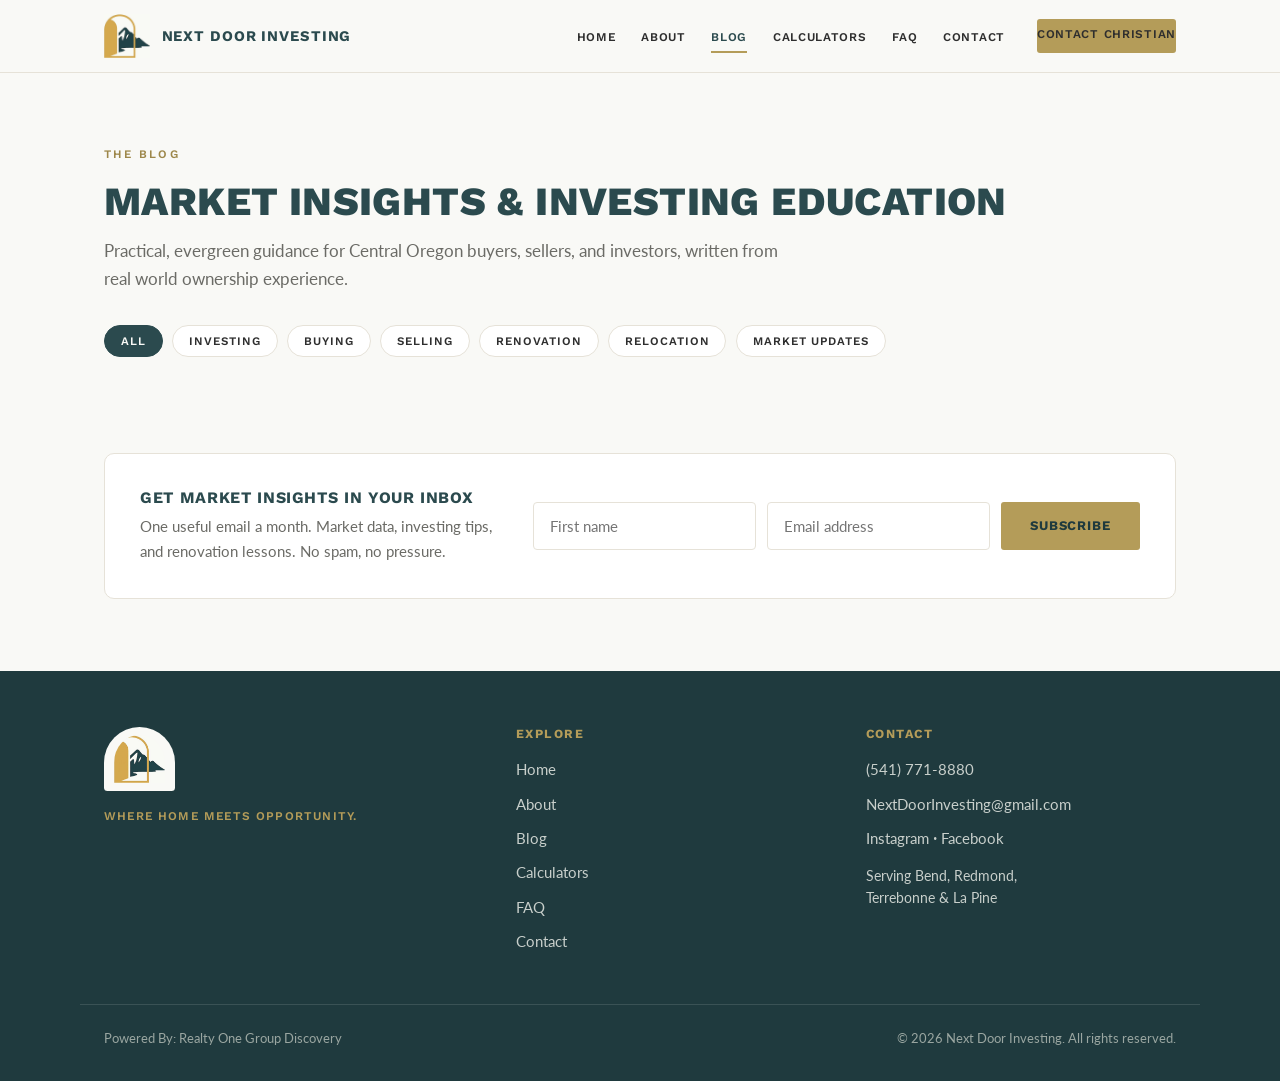
==== commit 6a3830c3: "Update index.html added 106 to 130" ====
--- a/blog/index.html
+++ b/blog/index.html
@@ -103,6 +103,31 @@
    c.style.display = (cat==='All'||c.dataset.cat===cat)?'flex':'none';
  });
 });
+  <script>
+async function handleNewsletterSubmit(e) {
+  e.preventDefault();
+  const form = e.target;
+  const btn = form.querySelector('button');
+  btn.textContent = 'Sending...';
+  btn.disabled = true;
+  try {
+    const res = await fetch(form.action, {
+      method: 'POST',
+      body: new FormData(form),
+      headers: { 'Accept': 'application/json' }
+    });
+    if (res.ok) {
+      form.innerHTML = '<b style="color:var(--forest)">You\'re in — talk soon.</b>';
+    } else {
+      btn.textContent = 'Try again';
+      btn.disabled = false;
+    }
+  } catch {
+    btn.textContent = 'Try again';
+    btn.disabled = false;
+  }
+}
+</script>
 </script>
 </body>
 </html>
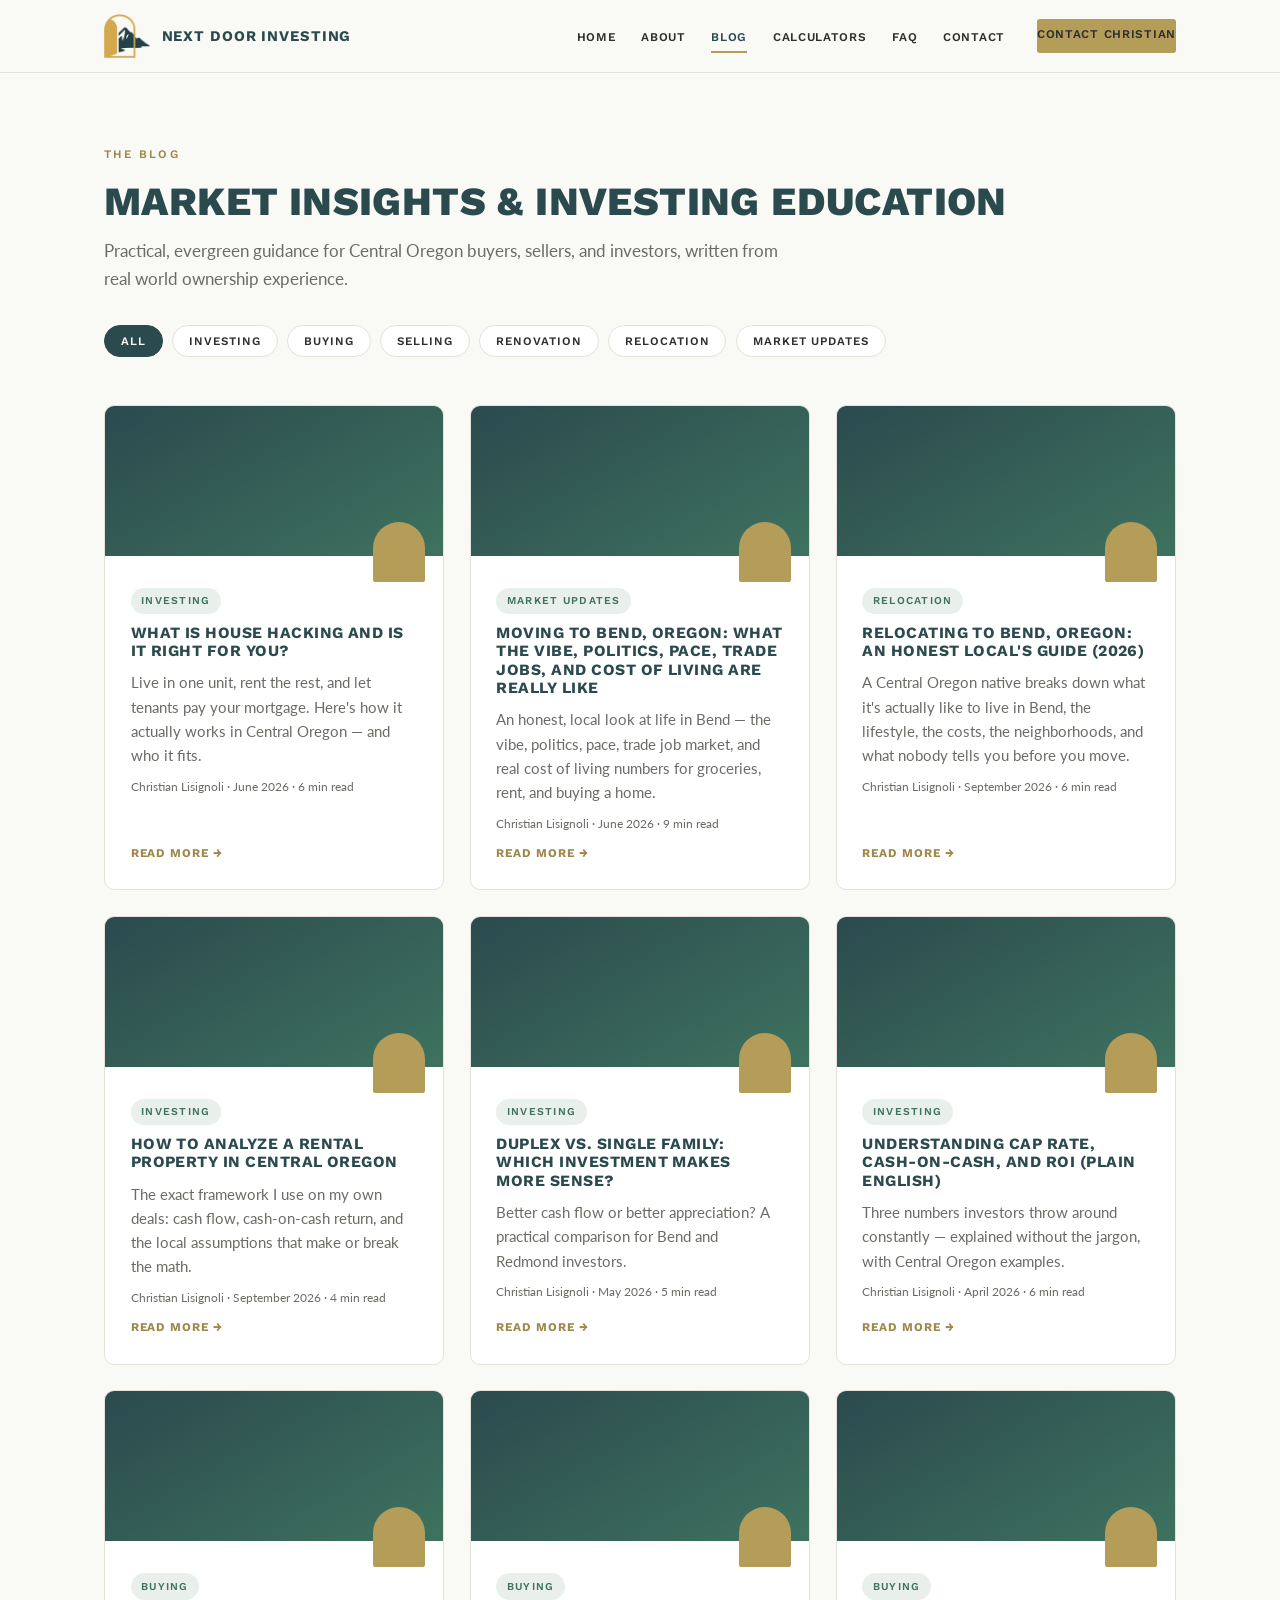
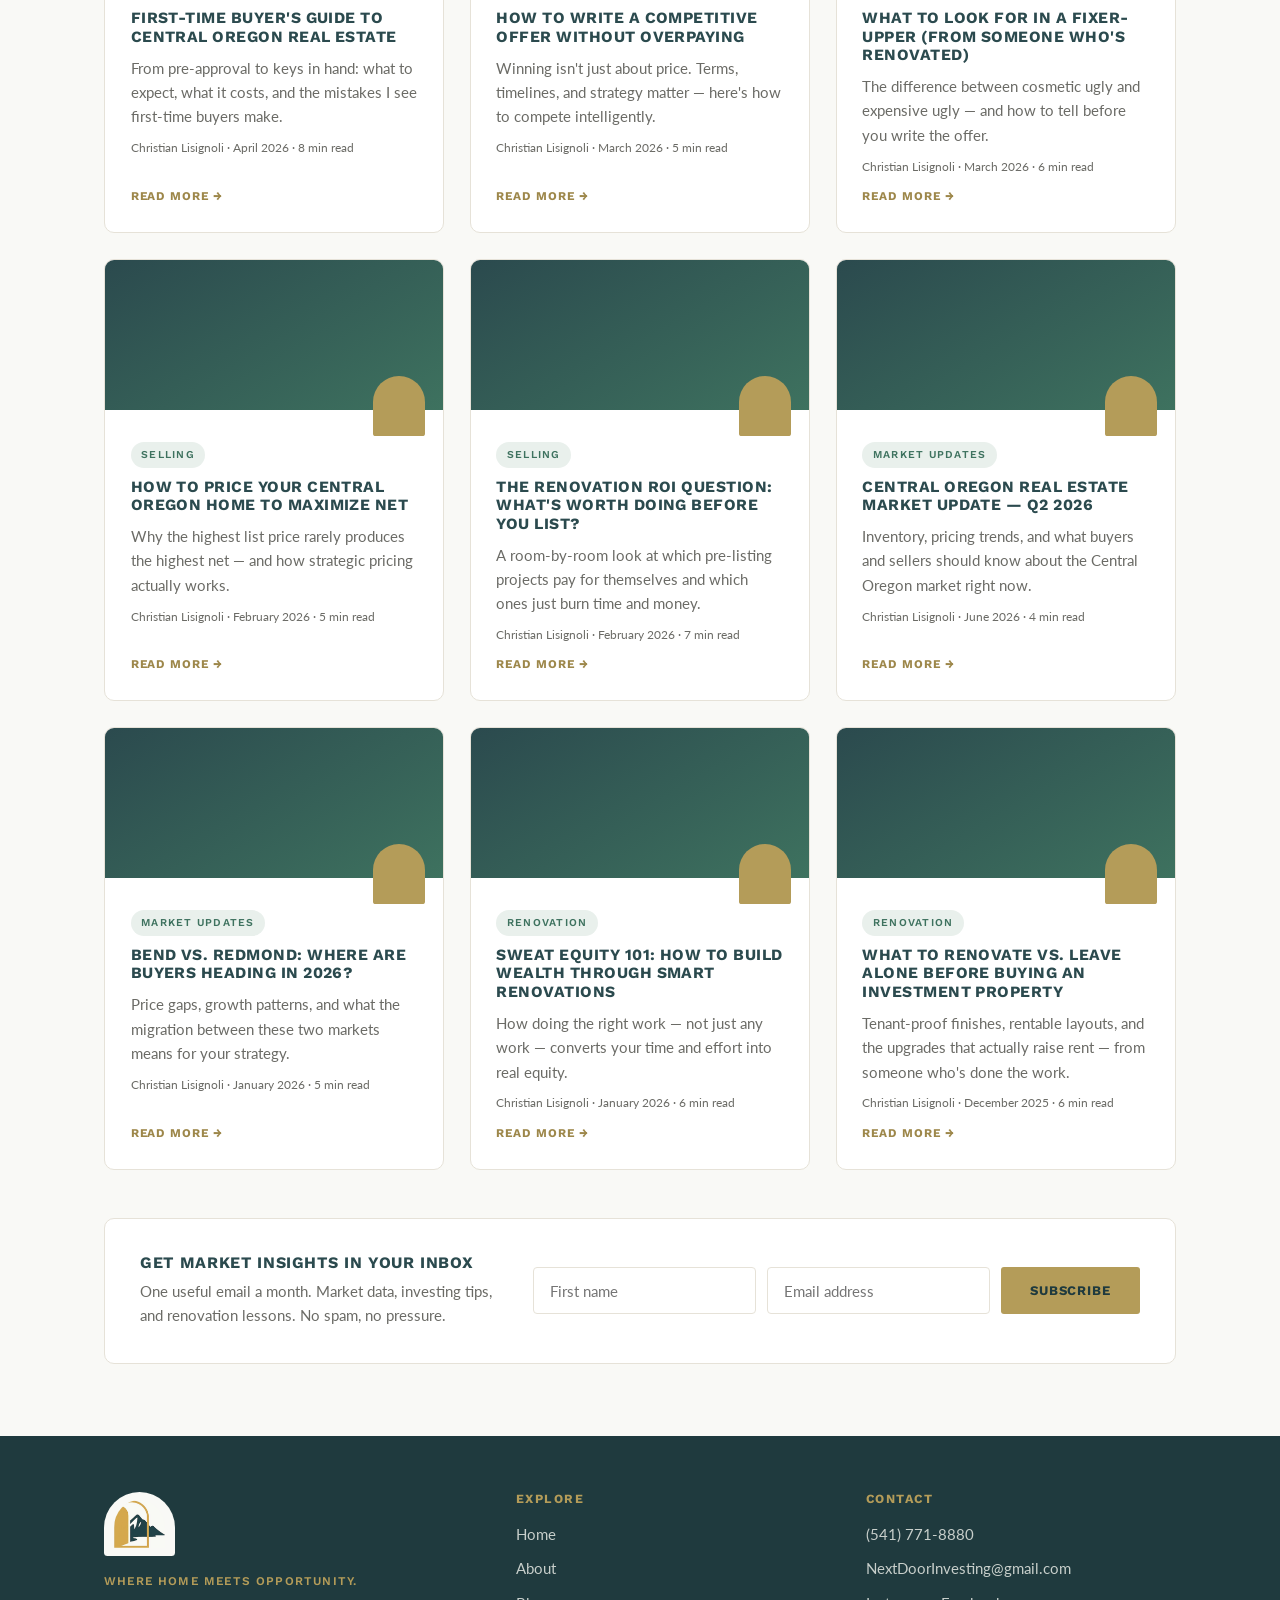
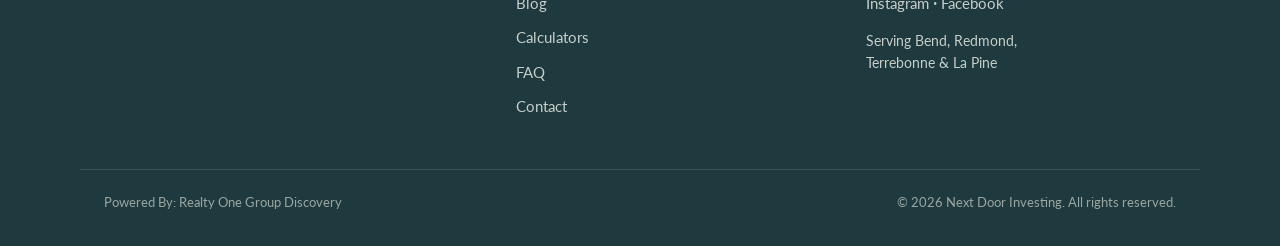
==== commit 8db6a96e: "Update index.html" ====
--- a/blog/index.html
+++ b/blog/index.html
@@ -103,7 +103,6 @@
    c.style.display = (cat==='All'||c.dataset.cat===cat)?'flex':'none';
  });
 });
-  <script>
 async function handleNewsletterSubmit(e) {
   e.preventDefault();
   const form = e.target;
@@ -128,6 +127,5 @@
   }
 }
 </script>
-</script>
 </body>
 </html>
